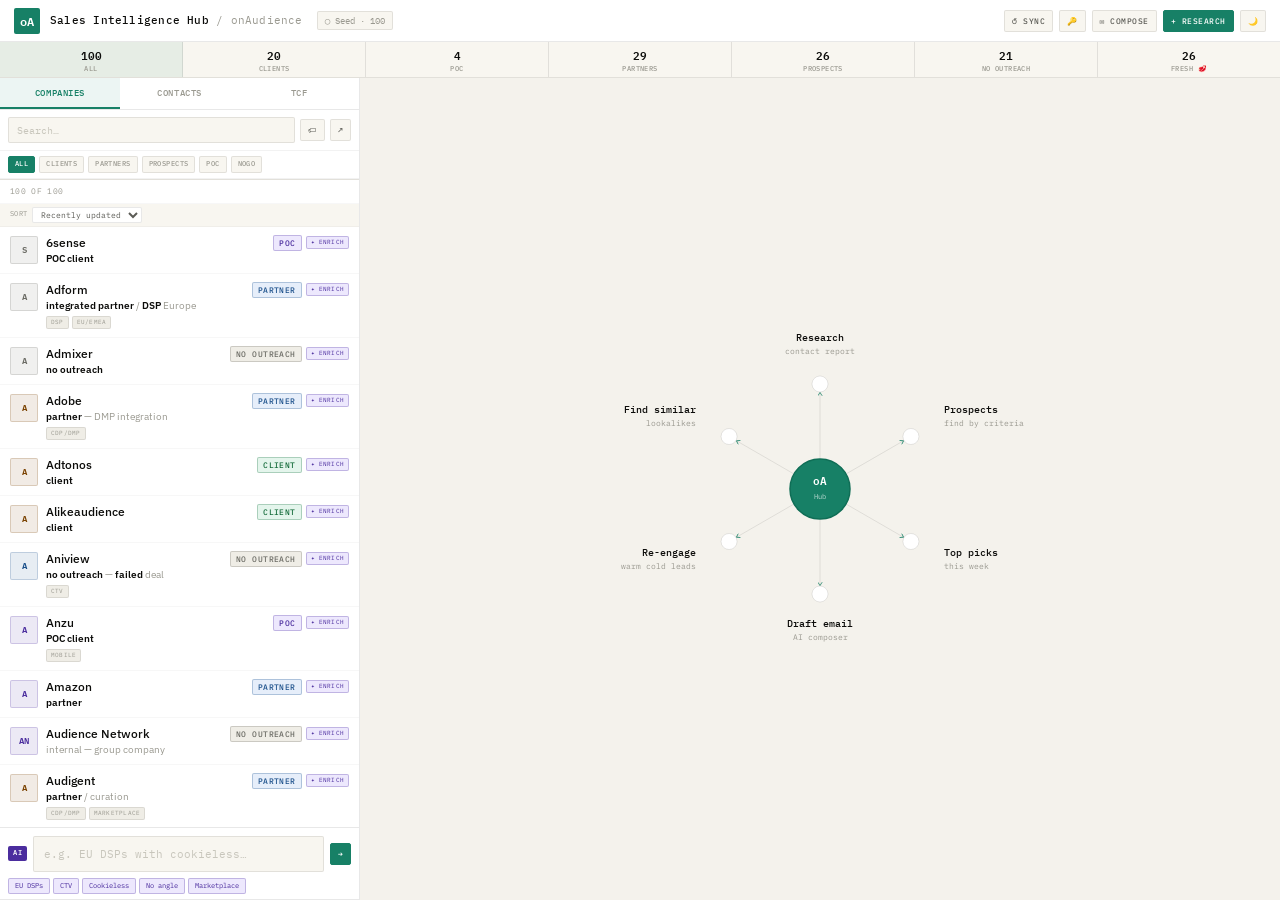
==== v2/index.html @ 78954cc6 "Add files via upload" ====
<!DOCTYPE html>
<html lang="en" data-theme="light">
<head>
<meta charset="UTF-8"/>
<meta name="viewport" content="width=device-width,initial-scale=1.0"/>
<title>onAudience — Sales Intelligence Hub</title>
<link href="https://fonts.googleapis.com/css2?family=IBM+Plex+Mono:wght@300;400;500;600&family=IBM+Plex+Sans:ital,wght@0,300;0,400;0,500;0,600;1,300;1,400;1,500&family=IBM+Plex+Serif:ital,wght@0,300;0,400;0,500;1,300;1,400&display=swap" rel="stylesheet"/>
<link rel="stylesheet" href="style.css?v=20260325c"/>
</head>
<body>
<div class="app">
<nav class="nav">
  <div class="nav-logo">oA</div>
  <span class="nav-title">Sales Intelligence Hub <span class="nav-sub">/ onAudience</span></span>
  <span class="nav-status" id="dbStatus">○ Loading…</span>
  <div class="nav-right">
    <button class="btn sm" onclick="window.oaDB&&window.oaDB.reload()">↺ Sync</button>
    <button class="btn sm" id="apiKeyBtn" onclick="window.promptApiKey&&window.promptApiKey()" title="Set Anthropic API key">🔑</button>
    <button class="btn sm" onclick="openComposer(null)">✉ Compose</button>
    <button class="btn sm p" onclick="promptResearch()">+ Research</button>
    <button class="btn sm" onclick="toggleTheme()" id="themeBtn">🌙</button>
  </div>
</nav>
<div class="stats-bar">
  <div class="sb-col active" id="sbAll" onclick="setFilter('all',this)"><div class="sb-num" id="stAll">—</div><div class="sb-lbl">All</div></div>
  <div class="sb-col" id="sbClient" onclick="setFilter('client',this)"><div class="sb-num" id="stClient">—</div><div class="sb-lbl">Clients</div></div>
  <div class="sb-col" id="sbPoc" onclick="setFilter('poc',this)"><div class="sb-num" id="stPoc">—</div><div class="sb-lbl">POC</div></div>
  <div class="sb-col" id="sbPartner" onclick="setFilter('partner',this)"><div class="sb-num" id="stPartner">—</div><div class="sb-lbl">Partners</div></div>
  <div class="sb-col" id="sbProspect" onclick="setFilter('prospect',this)"><div class="sb-num" id="stProspect">—</div><div class="sb-lbl">Prospects</div></div>
  <div class="sb-col" id="sbNogo" onclick="setFilter('nogo',this)"><div class="sb-num" id="stNogo">—</div><div class="sb-lbl">No Outreach</div></div>
  <div class="sb-col" id="sbFresh" onclick="setFilter('fresh',this)"><div class="sb-num" id="stFresh">—</div><div class="sb-lbl">Fresh 🥩</div></div>
</div>
<div class="main">
  <div class="left">
    <div class="left-tabs">
      <div class="left-tab active" id="tabComp" onclick="switchTab('companies')">Companies</div>
      <div class="left-tab" id="tabCont" onclick="switchTab('contacts')">Contacts</div>
      <div class="left-tab" id="tab-tcf" onclick="switchTab('tcf')">TCF</div>
    </div>
    <div class="left-search">
      <input type="text" id="searchInput" placeholder="Search…" oninput="onSearch()"/>
      <button class="btn sm" id="tagBtn" onclick="toggleTagPanel()" title="Tag filter">🏷</button>
      <button class="btn sm" onclick="promptResearch()" title="Research">↗</button>
    </div>
    <div class="left-filters" id="filtersRow">
      <span class="f-chip active" data-f="all" onclick="setFilter('all',this)">All</span>
      <span class="f-chip" data-f="client" onclick="setFilter('client',this)">Clients</span>
      <span class="f-chip" data-f="partner" onclick="setFilter('partner',this)">Partners</span>
      <span class="f-chip" data-f="prospect" onclick="setFilter('prospect',this)">Prospects</span>
      <span class="f-chip" data-f="poc" onclick="setFilter('poc',this)">POC</span>
      <span class="f-chip" data-f="nogo" onclick="setFilter('nogo',this)">Nogo</span>
    </div>
    <div class="tag-panel" id="tagPanel">
      <div class="tp-head">
        <span class="tp-title">Tag filter</span>
        <div class="tp-logic">
          <span class="tp-logic-btn active" id="tlOr" onclick="setTagLogic('or')">OR</span>
          <span class="tp-logic-btn" id="tlAnd" onclick="setTagLogic('and')">AND</span>
        </div>
        <span class="tp-clear" id="tpClear" onclick="clearTags()">Clear all</span>
      </div>
      <div class="tp-body" id="tpBody"></div>
    </div>
    <div class="list-meta" id="listMeta">
      <span id="metaTxt">Loading…</span>
      <div id="metaPills" style="display:flex;gap:3px;flex-wrap:wrap;margin-left:auto"></div>
    </div>
    <div class="sort-bar" id="sortBar">
      <label>Sort</label>
      <select class="sort-sel" id="sortSel" onchange="setSort(this.value)">
        <option value="recent" selected>Recently updated</option>
        <option value="name">Name A→Z</option>
        <option value="icp">ICP score ↓</option>
      </select>
    </div>
    <div id="tcf-sel-bar" style="display:none;align-items:center;gap:5px;padding:5px 8px;border-bottom:1px solid var(--rule2);background:var(--surf2);flex-shrink:0;min-height:32px"></div>
    <div class="list-scroll" id="listScroll"></div>
    <div class="ai-bar" id="aiBar">
      <div class="ai-bar-row">
        <span class="ai-badge">AI</span>
        <input class="ai-inp" id="aiInp" placeholder="e.g. EU DSPs with cookieless…" onkeydown="if(event.key==='Enter')runAI()"/>
        <button class="btn sm p" onclick="runAI()" id="aiBtn">→</button>
      </div>
      <div class="ai-stat" id="aiStat">
        <div class="ai-dot" id="aiDot"></div>
        <span id="aiTxt"></span>
        <span class="ai-clr" onclick="clearAI()">✕ clear</span>
      </div>
      <div class="ai-quick">
        <span class="ai-qchip" onclick="aiQuick('EU DSPs not yet contacted')">EU DSPs</span>
        <span class="ai-qchip" onclick="aiQuick('companies with CTV capabilities')">CTV</span>
        <span class="ai-qchip" onclick="aiQuick('cookieless identity partners')">Cookieless</span>
        <span class="ai-qchip" onclick="aiQuick('high ICP prospects missing outreach angle')">No angle</span>
        <span class="ai-qchip" onclick="aiQuick('marketplace or curation platforms')">Marketplace</span>
      </div>
    </div>
    <!-- Console -->
    <div class="console-panel" id="consolePanel">
      <div class="console-head" onclick="toggleConsole()">
        <span class="console-head-lbl">⚡ Console</span>
        <span class="console-cnt" id="consoleCnt">0</span>
        <span class="console-clear" onclick="event.stopPropagation();clearConsole()">clear</span>
      </div>
      <div class="console-scroll" id="consoleScroll"></div>
    </div>
  </div>
  <div class="center">
    <div class="center-scroll" id="centerScroll">
      <div class="empty-wrap" id="emptyState">
        <svg id="hub-spoke" viewBox="0 0 420 380" width="420" height="380" style="overflow:visible">
          <defs><marker id="sp-a" viewBox="0 0 10 10" refX="9" refY="5" markerWidth="5" markerHeight="5" orient="auto-start-reverse"><path d="M2 1L8 5L2 9" fill="none" stroke="var(--g)" stroke-width="1.5" stroke-linecap="round"/></marker></defs>
          <g id="sp-spokes"></g>
          <circle cx="210" cy="190" r="30" fill="var(--g)" stroke="var(--gd)" stroke-width="1.5"/>
          <text x="210" y="186" text-anchor="middle" font-family="IBM Plex Mono,monospace" font-size="11" font-weight="600" fill="#fff">oA</text>
          <text x="210" y="200" text-anchor="middle" font-family="IBM Plex Mono,monospace" font-size="7" fill="rgba(255,255,255,.7)">Hub</text>
        </svg>
        <script>
(function(){
  var actions=[
    {label:'Research',sub:'contact report',angle:-90,fn:'promptResearch()'},
    {label:'Prospects',sub:'find by criteria',angle:-30,fn:"openClaude('Find new DSP, SSP prospects for onAudience in EMEA — ranked by ICP fit')"},
    {label:'Top picks',sub:'this week',angle:30,fn:"openClaude('Top 5 highest-priority prospects to contact this week?')"},
    {label:'Draft email',sub:'AI composer',angle:90,fn:'openComposer(null)'},
    {label:'Re-engage',sub:'warm cold leads',angle:150,fn:"openClaude('Companies not contacted in 30+ days worth re-engaging?')"},
    {label:'Find similar',sub:'lookalikes',angle:210,fn:'promptSimilar()'},
  ];
  var cx=210,cy=190,r=105,nr=8;var g=document.getElementById('sp-spokes');
  actions.forEach(function(a){var rad=a.angle*Math.PI/180;var x=cx+r*Math.cos(rad),y=cy+r*Math.sin(rad);var lx=cx+(r+38)*Math.cos(rad),ly=cy+(r+38)*Math.sin(rad);var anchor=Math.cos(rad)>0.15?'start':Math.cos(rad)<-0.15?'end':'middle';var line=document.createElementNS('http://www.w3.org/2000/svg','line');line.setAttribute('x1',cx+31*Math.cos(rad));line.setAttribute('y1',cy+31*Math.sin(rad));line.setAttribute('x2',x-nr*Math.cos(rad));line.setAttribute('y2',y-nr*Math.sin(rad));line.setAttribute('stroke','var(--rule)');line.setAttribute('stroke-width','1');line.setAttribute('marker-end','url(#sp-a)');var node=document.createElementNS('http://www.w3.org/2000/svg','g');node.setAttribute('cursor','pointer');node.setAttribute('onclick',a.fn);var circ=document.createElementNS('http://www.w3.org/2000/svg','circle');circ.setAttribute('cx',x);circ.setAttribute('cy',y);circ.setAttribute('r',nr);circ.setAttribute('fill','var(--surf)');circ.setAttribute('stroke','var(--rule)');circ.setAttribute('stroke-width','1');circ.style.transition='all .15s';var t1=document.createElementNS('http://www.w3.org/2000/svg','text');t1.setAttribute('x',lx);t1.setAttribute('y',ly-5);t1.setAttribute('text-anchor',anchor);t1.setAttribute('font-family',"IBM Plex Mono,monospace");t1.setAttribute('font-size','10');t1.setAttribute('font-weight','500');t1.setAttribute('fill','var(--t1)');t1.textContent=a.label;var t2=document.createElementNS('http://www.w3.org/2000/svg','text');t2.setAttribute('x',lx);t2.setAttribute('y',ly+8);t2.setAttribute('text-anchor',anchor);t2.setAttribute('font-family',"IBM Plex Mono,monospace");t2.setAttribute('font-size','8');t2.setAttribute('fill','var(--t3)');t2.textContent=a.sub;node.addEventListener('mouseenter',function(){circ.setAttribute('fill','var(--gb)');circ.setAttribute('stroke','var(--g)');t1.setAttribute('fill','var(--g)');});node.addEventListener('mouseleave',function(){circ.setAttribute('fill','var(--surf)');circ.setAttribute('stroke','var(--rule)');t1.setAttribute('fill','var(--t1)');});node.appendChild(circ);node.appendChild(t1);node.appendChild(t2);g.appendChild(line);g.appendChild(node);});
})();
        </script>
      </div>
      <div id="coPanel" style="display:none"></div>
      <div id="tcf-center" style="display:none"></div>
    </div>
  </div>
</div>
</div>

<div id="ctxMenu" class="ctx-menu"></div>
<div id="ctDrawerOverlay" onclick="closeDrawer()"></div>
<div id="ctDrawer">
  <div class="dr-head"><div class="dr-av" id="drAv">?</div><div><div class="dr-name" id="drName">—</div><div class="dr-sub" id="drSub">—</div></div><div class="dr-close" onclick="closeDrawer()">✕</div></div>
  <div class="dr-body" id="drBody"></div>
  <div class="dr-actions"><button class="btn sm full" onclick="drEmail()">✉ Draft Email</button><button class="btn sm full" onclick="drLinkedIn()">LinkedIn ↗</button><button class="btn sm full" onclick="drGmail()">Gmail History</button><button class="btn sm full p" onclick="drResearch()">Full Research ↗</button></div>
</div>

<div id="overlay">
  <div class="modal-box">
    <h2 id="modalTitle">Research a Company</h2>
    <p id="modalDesc">Enter a company name to generate a full contact report with decision makers, outreach angle, and ICP fit.</p>
    <input type="text" id="modalInput" placeholder="Company name…"/>
    <div class="modal-foot"><button class="btn" onclick="closeModal()">Cancel</button><button class="btn p" onclick="submitModal()">Open in Claude ↗</button></div>
  </div>
</div>

<div id="mcOverlay"></div>
<div id="mcDrawer">
  <div class="mc-nav">
    <div class="mc-logo">oA</div>
    <span class="mc-title">Meeseeks <span class="mc-sub">/ Composer</span></span>
    <span class="mc-persona-badge" id="mcNavBadge">STEVE</span>
    <div style="margin-left:auto;display:flex;align-items:center;gap:6px">
      <button class="mc-close" onclick="closeComposer()">✕</button>
    </div>
  </div>
  <div class="mc-shell">
    <div class="mc-left">
      <div class="mc-scroll">
        <div class="mc-lbl">Pick Meeseeks</div>
        <div class="mc-pgrid" id="mcPersonaGrid"></div>
        <div class="mc-lbl">Company</div>
        <div class="mc-co" id="mcCoBlock"><div class="mc-co-top"><div class="mc-co-av" id="mcCoAv">?</div><div style="flex:1;min-width:0"><div class="mc-co-empty" id="mcCoEmpty">No company selected</div><div class="mc-co-name" id="mcCoName" style="display:none"></div><div class="mc-co-note" id="mcCoNote" style="display:none"></div></div></div><div class="mc-co-tags" id="mcCoTags" style="display:none"></div></div>
        <div class="mc-lbl">Contact</div>
        <div class="mc-ctlist" id="mcCtList"><div class="mc-ctempty">Open a company from the hub to load contacts</div></div>
        <div class="mc-lbl" style="margin-top:12px">Context — signals, news, what they do</div>
        <textarea class="mc-tf" id="mcCtx" rows="4" placeholder="e.g. EU DSP expanding into CTV, exploring cookieless, raised Series B…" oninput="mcHint(this,'mcCtxHint')"></textarea>
        <div class="mc-tf-hint" id="mcCtxHint">0 chars</div>
        <div class="mc-lbl">Outreach angle</div>
        <textarea class="mc-tf" id="mcAngle" rows="3" placeholder="e.g. EU audience data + cookieless complement for their DSP inventory…" oninput="mcHint(this,'mcAngleHint')"></textarea>
        <div class="mc-tf-hint" id="mcAngleHint">0 chars</div>
      </div>
      <div class="mc-footer"><button class="mc-gen" id="mcGenBtn" onclick="mcGenerate()"><span id="mcGenIcon">✉</span><span id="mcGenLabel">Generate Email</span></button></div>
    </div>
    <div class="mc-right">
      <div class="mc-rbar"><span class="mc-rlbl" id="mcOutLabel">Output</span><div class="mc-racts" id="mcOutActs" style="display:none"><button class="mc-obtn" onclick="mcCopy()">Copy</button><button class="mc-obtn" onclick="mcGenerate()">↺ Regen</button><button class="mc-obtn p" onclick="closeComposer()">Done ✓</button></div></div>
      <div class="mc-rscroll" id="mcRScroll"><div class="mc-empty" id="mcEmpty"><div class="mc-earrow">←</div><div class="mc-ehint">Pick persona · select contact · generate</div></div><div id="mcOutContent" style="display:none"></div></div>
    </div>
  </div>
</div>

<!-- GVL CONFIRM MODAL -->
<div id="gvl-confirm-overlay" style="display:none;position:fixed;inset:0;background:rgba(0,0,0,.55);z-index:2100;align-items:center;justify-content:center;backdrop-filter:blur(4px)">
  <div style="background:var(--surf);border:1px solid var(--rule);border-radius:4px;padding:20px;max-width:440px;width:90%;box-shadow:var(--sh)">
    <div id="gvl-confirm-body"></div>
    <div style="display:flex;gap:8px;margin-top:16px;justify-content:flex-end">
      <button class="btn" onclick="closeGVLConfirm()">Cancel</button>
      <button class="btn p" id="gvl-confirm-btn" onclick="executeGVLConfirm()">&#10003; Confirm Match</button>
    </div>
  </div>
</div>

<script type="module" src="app.js?v=20260325c"></script>
</body>
</html>
---- v2/style.css ----
*,*::before,*::after{box-sizing:border-box;margin:0;padding:0}
[data-theme="light"]{--bg:#F4F2EC;--surf:#FFFFFF;--surf2:#F8F6F0;--surf3:#EFEDE6;--surf4:#E8E6DE;--rule:rgba(0,0,0,0.09);--rule2:rgba(0,0,0,0.05);--rule3:rgba(0,0,0,0.03);--t1:#0C0C0A;--t2:#5C5C56;--t3:#9A9990;--t4:#C8C6BC;--g:#178066;--gd:#0F6E56;--gb:rgba(23,128,102,0.08);--gr:rgba(23,128,102,0.28);--cc:#146B3A;--cb:#E4F5EC;--cr:rgba(20,107,58,0.28);--pc:#1A4F8A;--pb:#E6EEFA;--pr:rgba(26,79,138,0.28);--prc:#7A4200;--prb:#FEF2E0;--prr:rgba(122,66,0,0.28);--nc:#6B6B64;--nb:#EFEDE6;--nr:rgba(107,107,100,0.28);--poc:#4B2D9E;--pob:#EDE8FD;--por:rgba(75,45,158,0.28);--sh:0 1px 2px rgba(0,0,0,0.06),0 4px 12px rgba(0,0,0,0.04);}
[data-theme="dark"]{--bg:#0C0C0A;--surf:#141412;--surf2:#1C1C1A;--surf3:#242421;--surf4:#2E2E2B;--rule:rgba(255,255,255,0.08);--rule2:rgba(255,255,255,0.05);--rule3:rgba(255,255,255,0.03);--t1:#F0EFE8;--t2:#8A8A82;--t3:#555550;--t4:#38382E;--g:#1FA882;--gd:#178066;--gb:rgba(31,168,130,0.1);--gr:rgba(31,168,130,0.3);--cc:#4ADE80;--cb:rgba(74,222,128,0.1);--cr:rgba(74,222,128,0.25);--pc:#60A5FA;--pb:rgba(96,165,250,0.1);--pr:rgba(96,165,250,0.25);--prc:#FBBF24;--prb:rgba(251,191,36,0.1);--prr:rgba(251,191,36,0.25);--nc:#55554E;--nb:rgba(85,85,78,0.15);--nr:rgba(85,85,78,0.25);--poc:#C084FC;--pob:rgba(192,132,252,0.1);--por:rgba(192,132,252,0.25);--sh:0 1px 3px rgba(0,0,0,0.5),0 6px 20px rgba(0,0,0,0.35);}
[data-theme="dark"] body::before{content:'';position:fixed;inset:0;pointer-events:none;z-index:0;background-image:linear-gradient(rgba(255,255,255,.016) 1px,transparent 1px),linear-gradient(90deg,rgba(255,255,255,.016) 1px,transparent 1px);background-size:40px 40px;}
html,body{height:100%;background:var(--bg);color:var(--t1);font-family:'IBM Plex Sans',sans-serif;font-size:13px;line-height:1.5;transition:background .25s,color .25s}
::-webkit-scrollbar{width:3px;height:3px}::-webkit-scrollbar-thumb{background:var(--surf4);border-radius:2px}
.tag{font-family:'IBM Plex Mono',monospace;font-size:8px;font-weight:500;text-transform:uppercase;letter-spacing:.06em;padding:1px 5px;border-radius:2px;border:1px solid;white-space:nowrap;flex-shrink:0}
.tc{color:var(--cc);background:var(--cb);border-color:var(--cr)}.tp{color:var(--pc);background:var(--pb);border-color:var(--pr)}.tpr{color:var(--prc);background:var(--prb);border-color:var(--prr)}.tn{color:var(--nc);background:var(--nb);border-color:var(--nr)}.tpo{color:var(--poc);background:var(--pob);border-color:var(--por)}
.btn{height:26px;padding:0 10px;border:1px solid var(--rule);border-radius:2px;font-family:'IBM Plex Mono',monospace;font-size:9px;font-weight:500;text-transform:uppercase;letter-spacing:.06em;cursor:pointer;background:var(--surf2);color:var(--t2);transition:all .15s}
.btn:hover{background:var(--surf3);color:var(--t1)}.btn.p{background:var(--g);color:#fff;border-color:var(--g)}.btn.p:hover{background:var(--gd)}.btn.sm{height:22px;padding:0 7px;font-size:8px}.btn.full{width:100%}.btn.on{background:var(--g);color:#fff;border-color:var(--g)}
.app{display:flex;flex-direction:column;height:100vh;overflow:hidden;position:relative;z-index:1}
.nav{height:42px;flex-shrink:0;display:flex;align-items:center;gap:10px;padding:0 14px;background:var(--surf);border-bottom:1px solid var(--rule)}
.nav-logo{font-family:'IBM Plex Mono',monospace;font-weight:600;font-size:12px;background:var(--g);color:#fff;width:26px;height:26px;border-radius:2px;display:flex;align-items:center;justify-content:center;flex-shrink:0}
.nav-title{font-family:'IBM Plex Mono',monospace;font-size:11px;font-weight:500;color:var(--t1);letter-spacing:.02em}.nav-sub{color:var(--t3);font-weight:400}
.nav-status{margin-left:4px;font-family:'IBM Plex Mono',monospace;font-size:9px;padding:2px 7px;border-radius:2px;border:1px solid var(--rule);background:var(--surf2);color:var(--t3)}.nav-status.live{color:var(--cc);border-color:var(--cr);background:var(--cb)}.nav-right{margin-left:auto;display:flex;align-items:center;gap:6px}
.stats-bar{height:36px;flex-shrink:0;display:flex;align-items:stretch;border-bottom:1px solid var(--rule);background:var(--surf2);overflow:hidden}
.sb-col{flex:1;display:flex;flex-direction:column;align-items:center;justify-content:center;padding:0 6px;border-right:1px solid var(--rule);cursor:pointer;transition:background .1s;min-width:0;gap:1px}.sb-col:last-child{border-right:none}.sb-col:hover{background:var(--surf3)}.sb-col.active{background:var(--gb)}
.sb-num{font-family:'IBM Plex Mono',monospace;font-size:11px;font-weight:600;color:var(--t1)}.sb-lbl{font-family:'IBM Plex Mono',monospace;font-size:7px;font-weight:500;text-transform:uppercase;letter-spacing:.06em;color:var(--t3);line-height:1}
.main{flex:1;display:flex;overflow:hidden}
.left{width:360px;flex-shrink:0;display:flex;flex-direction:column;border-right:1px solid var(--rule);background:var(--surf);overflow:hidden}
.left-tabs{display:flex;border-bottom:1px solid var(--rule);height:32px;flex-shrink:0}
.left-tab{flex:1;display:flex;align-items:center;justify-content:center;font-family:'IBM Plex Mono',monospace;font-size:9px;font-weight:500;text-transform:uppercase;letter-spacing:.06em;color:var(--t3);cursor:pointer;transition:all .15s;border-bottom:2px solid transparent}
.left-tab.active{color:var(--g);border-bottom-color:var(--g);background:var(--gb)}
.left-search{padding:7px 8px;border-bottom:1px solid var(--rule2);flex-shrink:0;display:flex;gap:5px;align-items:center}
.left-search input{flex:1;height:26px;padding:0 8px;border:1px solid var(--rule);border-radius:2px;font-family:'IBM Plex Mono',monospace;font-size:10px;background:var(--surf2);color:var(--t1);outline:none;transition:border-color .15s}
.left-search input:focus{border-color:var(--g)}.left-search input::placeholder{color:var(--t4)}
.left-filters{padding:5px 8px;border-bottom:1px solid var(--rule2);display:flex;gap:4px;flex-wrap:wrap;flex-shrink:0}
.f-chip{font-family:'IBM Plex Mono',monospace;font-size:7px;font-weight:500;text-transform:uppercase;letter-spacing:.06em;padding:2px 6px;border-radius:2px;border:1px solid var(--rule);cursor:pointer;background:var(--surf2);color:var(--t3);transition:all .15s}.f-chip:hover{background:var(--surf3);color:var(--t2)}.f-chip.active{background:var(--g);color:#fff;border-color:var(--g)}
.tag-panel{flex-shrink:0;overflow:hidden;border-bottom:1px solid var(--rule);background:var(--surf2);max-height:0;transition:max-height .22s ease}.tag-panel.open{max-height:185px}
.tp-head{display:flex;align-items:center;gap:6px;padding:6px 8px 5px;border-bottom:1px solid var(--rule2)}
.tp-title{font-family:'IBM Plex Mono',monospace;font-size:8px;font-weight:500;text-transform:uppercase;letter-spacing:.06em;color:var(--t3)}.tp-logic{display:flex;gap:2px}
.tp-logic-btn{font-family:'IBM Plex Mono',monospace;font-size:7px;padding:1px 5px;border-radius:2px;border:1px solid var(--rule);background:var(--surf3);color:var(--t3);cursor:pointer;transition:all .12s;text-transform:uppercase;letter-spacing:.04em}.tp-logic-btn.active{background:var(--g);color:#fff;border-color:var(--g)}
.tp-clear{margin-left:auto;font-family:'IBM Plex Mono',monospace;font-size:8px;color:var(--g);cursor:pointer;padding:1px 5px;border-radius:2px;transition:background .1s;display:none}.tp-clear:hover{background:var(--gb)}.tp-clear.vis{display:block}
.tp-body{padding:6px 8px 8px;display:flex;flex-wrap:wrap;gap:4px;max-height:118px;overflow-y:auto}
.t-pill{font-family:'IBM Plex Mono',monospace;font-size:8px;font-weight:500;padding:2px 7px;border-radius:2px;border:1px solid var(--rule);cursor:pointer;background:var(--surf);color:var(--t2);transition:all .12s;display:flex;align-items:center;gap:4px;white-space:nowrap;user-select:none}.t-pill:hover{border-color:var(--g);color:var(--g)}.t-pill.active{background:var(--g);color:#fff;border-color:var(--g)}
.t-cnt{font-size:7px;padding:0 3px;border-radius:2px;background:var(--surf3);color:var(--t3);min-width:14px;text-align:center}.t-pill.active .t-cnt{background:rgba(255,255,255,.22);color:#fff}
.list-meta{padding:4px 10px;font-family:'IBM Plex Mono',monospace;font-size:8px;color:var(--t3);border-bottom:1px solid var(--rule3);flex-shrink:0;display:flex;align-items:center;gap:5px;flex-wrap:wrap;text-transform:uppercase;letter-spacing:.04em;min-height:24px}
.m-pill{font-family:'IBM Plex Mono',monospace;font-size:7px;padding:1px 5px;border-radius:2px;cursor:pointer;display:flex;align-items:center;gap:3px;white-space:nowrap}.m-pill::after{content:'×';font-size:8px}
.m-pill.tag{background:var(--gb);color:var(--g);border:1px solid var(--gr)}.m-pill.ai{background:var(--pob);color:var(--poc);border:1px solid var(--por)}
.list-scroll{flex:1;overflow-y:auto;min-height:0}
.c-row{display:flex;align-items:flex-start;gap:8px;padding:8px 10px;border-bottom:1px solid var(--rule3);cursor:pointer;transition:background .1s;user-select:none}.c-row:hover{background:var(--surf2)}.c-row.selected{background:var(--gb);border-right:2px solid var(--g)}
.c-av{width:28px;height:28px;border-radius:2px;display:flex;align-items:center;justify-content:center;font-family:'IBM Plex Mono',monospace;font-size:9px;font-weight:600;flex-shrink:0;margin-top:1px}
.c-info{flex:1;min-width:0}.c-name{font-size:12px;font-weight:500;color:var(--t1);white-space:nowrap;overflow:hidden;text-overflow:ellipsis;line-height:1.3}.c-note{font-size:10px;color:var(--t3);white-space:nowrap;overflow:hidden;text-overflow:ellipsis;line-height:1.3;margin-top:1px}
.c-tags-row{display:flex;gap:3px;margin-top:4px;flex-wrap:wrap}.c-tag-micro{font-family:'IBM Plex Mono',monospace;font-size:6px;padding:1px 4px;border-radius:2px;background:var(--surf3);border:1px solid var(--rule);color:var(--t3);text-transform:uppercase;letter-spacing:.04em;transition:all .1s}.c-tag-micro.hit{background:var(--gb);border-color:var(--gr);color:var(--g)}
.ct-row{display:flex;align-items:center;gap:8px;padding:8px 10px;border-bottom:1px solid var(--rule3);cursor:pointer;transition:background .1s}.ct-row:hover{background:var(--surf2)}
.ct-av{width:28px;height:28px;border-radius:50%;display:flex;align-items:center;justify-content:center;font-family:'IBM Plex Mono',monospace;font-size:9px;font-weight:600;background:var(--surf3);color:var(--t2);flex-shrink:0}
.ct-info{flex:1;min-width:0}.ct-name{font-size:12px;font-weight:500;color:var(--t1);white-space:nowrap;overflow:hidden;text-overflow:ellipsis}.ct-sub{font-size:10px;color:var(--t3);white-space:nowrap;overflow:hidden;text-overflow:ellipsis;margin-top:1px}
.ai-bar{flex-shrink:0;border-top:1px solid var(--rule);background:var(--surf);display:flex;flex-direction:column}
.ai-bar-row{display:flex;align-items:center;gap:6px;padding:8px 8px 6px}
.ai-badge{font-family:'IBM Plex Mono',monospace;font-size:7px;font-weight:600;text-transform:uppercase;letter-spacing:.08em;padding:2px 5px;border-radius:2px;background:var(--poc);color:#fff;flex-shrink:0}
[data-theme="dark"] .ai-badge{background:var(--poc);color:var(--bg)}
.ai-inp{flex:1;height:36px;padding:0 10px;border:1px solid var(--rule);border-radius:2px;font-family:'IBM Plex Mono',monospace;font-size:11px;background:var(--surf2);color:var(--t1);outline:none;transition:border-color .15s}.ai-inp:focus{border-color:var(--poc)}.ai-inp::placeholder{color:var(--t4)}
.ai-stat{padding:0 8px 6px;font-family:'IBM Plex Mono',monospace;font-size:8px;color:var(--t3);display:none;align-items:center;gap:5px}.ai-stat.vis{display:flex}
.ai-dot{width:6px;height:6px;border-radius:50%;background:var(--poc);flex-shrink:0;animation:pulse 1.4s infinite}.ai-dot.done{background:var(--g);animation:none}.ai-dot.err{background:var(--prc);animation:none}
.ai-clr{margin-left:auto;font-family:'IBM Plex Mono',monospace;font-size:8px;color:var(--t3);cursor:pointer;padding:1px 5px;border-radius:2px;transition:all .1s}.ai-clr:hover{color:var(--t1);background:var(--surf3)}
@keyframes pulse{0%,100%{opacity:.9}50%{opacity:.35}}
.center{flex:1;overflow:hidden;display:flex;flex-direction:column;background:var(--bg);min-width:0}
.center-scroll{flex:1;overflow-y:auto;padding:20px}
.empty-wrap{display:flex;flex-direction:column;align-items:center;justify-content:center;height:100%;gap:20px}
.empty-title{font-family:'IBM Plex Mono',monospace;font-size:11px;font-weight:500;color:var(--t3);text-transform:uppercase;letter-spacing:.06em}
.qa-grid{display:grid;grid-template-columns:1fr 1fr;gap:8px;max-width:520px;width:100%}
.qa-card{background:var(--surf);border:1px solid var(--rule);border-radius:2px;padding:12px 14px;cursor:pointer;transition:all .15s}.qa-card:hover{border-color:var(--g);background:var(--gb)}
.qa-icon{font-size:16px;margin-bottom:5px}.qa-label{font-family:'IBM Plex Mono',monospace;font-size:9px;font-weight:500;text-transform:uppercase;letter-spacing:.05em;color:var(--t1);margin-bottom:2px}.qa-desc{font-size:10px;color:var(--t3)}
.ib{max-width:680px;display:flex;flex-direction:column;gap:0}
.ib-head{background:var(--surf);border:1px solid var(--rule);border-radius:2px;padding:16px;display:flex;align-items:flex-start;gap:14px;margin-bottom:1px}
.ib-av{width:52px;height:52px;border-radius:2px;display:flex;align-items:center;justify-content:center;font-family:'IBM Plex Mono',monospace;font-size:15px;font-weight:600;flex-shrink:0;background:linear-gradient(135deg,var(--g),var(--gd));color:#fff}.ib-av.nogo{background:linear-gradient(135deg,var(--nc),#44443E)}
.ib-meta{flex:1;min-width:0}.ib-name{font-size:18px;font-weight:500;color:var(--t1);line-height:1.2;white-space:nowrap;overflow:hidden;text-overflow:ellipsis}
.ib-row2{display:flex;align-items:center;gap:6px;margin-top:4px;flex-wrap:wrap}.ib-note{font-size:11px;color:var(--t3);margin-top:3px;line-height:1.4;overflow:hidden;display:-webkit-box;-webkit-line-clamp:2;-webkit-box-orient:vertical}
.ib-icp{font-size:11px;color:var(--g);letter-spacing:.05em}.ib-close{flex-shrink:0;font-size:18px;color:var(--t3);cursor:pointer;padding:2px;transition:color .15s;margin-left:auto;align-self:flex-start}.ib-close:hover{color:var(--t1)}
.ib-cta{background:var(--surf);border:1px solid var(--rule);border-top:none;padding:8px 12px;display:flex;gap:5px;flex-wrap:wrap;margin-bottom:8px}
.ib-cta-btn{height:26px;padding:0 11px;border:1px solid var(--rule);border-radius:2px;font-family:'IBM Plex Mono',monospace;font-size:8px;font-weight:500;text-transform:uppercase;letter-spacing:.05em;cursor:pointer;background:var(--surf2);color:var(--t2);transition:all .15s;white-space:nowrap}.ib-cta-btn:hover{background:var(--surf3);color:var(--t1)}.ib-cta-btn.primary{background:var(--g);color:#fff;border-color:var(--g)}.ib-cta-btn.primary:hover{background:var(--gd)}
.ib-sec{background:var(--surf);border:1px solid var(--rule);border-radius:2px;overflow:hidden;margin-bottom:5px}
.ib-sh{display:flex;align-items:center;gap:7px;padding:7px 14px;background:var(--surf2);border-bottom:1px solid var(--rule2)}
.ib-sh-lbl{font-family:'IBM Plex Mono',monospace;font-size:8px;font-weight:600;text-transform:uppercase;letter-spacing:.07em;color:var(--t3)}
.ib-sh-cnt{font-family:'IBM Plex Mono',monospace;font-size:8px;padding:1px 5px;border-radius:2px;background:var(--surf3);border:1px solid var(--rule);color:var(--t3);margin-left:2px}
.ib-sh-act{margin-left:auto;font-family:'IBM Plex Mono',monospace;font-size:8px;color:var(--g);cursor:pointer;padding:1px 6px;border-radius:2px;border:1px solid var(--gr);background:var(--gb);transition:all .1s}.ib-sh-act:hover{background:var(--gr)}
.ib-body{padding:12px 14px}.ib-top{display:grid;grid-template-columns:1fr 1fr;gap:5px;margin-bottom:5px}
.ib-facts{width:100%;border-collapse:collapse;font-size:11px}.ib-facts td{padding:4px 0;border-bottom:1px solid var(--rule3);vertical-align:top}.ib-facts td:first-child{font-family:'IBM Plex Mono',monospace;font-size:9px;font-weight:500;text-transform:uppercase;letter-spacing:.04em;color:var(--t3);width:80px;padding-right:10px;white-space:nowrap}.ib-facts tr:last-child td{border-bottom:none}
.ib-desc{font-size:11px;color:var(--t2);line-height:1.65;margin-top:8px;padding-top:8px;border-top:1px solid var(--rule2)}
.ib-angle{background:var(--gb);border:1px solid var(--gr);border-radius:2px;height:100%;padding:12px 14px;display:flex;flex-direction:column;gap:0}.ib-angle.empty{background:var(--surf2);border-color:var(--rule)}
.ib-angle-lbl{font-family:'IBM Plex Mono',monospace;font-size:7px;font-weight:600;text-transform:uppercase;letter-spacing:.07em;color:var(--g);margin-bottom:7px}.ib-angle.empty .ib-angle-lbl{color:var(--t3)}.ib-angle-text{font-size:11px;color:var(--t1);line-height:1.65;flex:1}
.ib-signals{display:flex;align-items:center;gap:5px;flex-wrap:wrap;padding:8px 14px;background:var(--surf2);border-bottom:1px solid var(--rule2)}
.ib-sig-lbl{font-family:'IBM Plex Mono',monospace;font-size:7px;font-weight:600;text-transform:uppercase;letter-spacing:.07em;color:var(--t3);white-space:nowrap}.ib-sig-div{width:1px;height:12px;background:var(--rule);margin:0 2px}
.ib-sig-tag{font-family:'IBM Plex Mono',monospace;font-size:7px;padding:2px 6px;border-radius:2px;border:1px solid var(--gr);background:var(--gb);color:var(--g);font-weight:500;white-space:nowrap}
.ib-tech-pill{font-family:'IBM Plex Mono',monospace;font-size:7px;padding:2px 6px;border-radius:2px;border:1px solid var(--rule);background:var(--surf3);color:var(--t2);font-weight:500;white-space:nowrap}
.ib-cts-grid{display:grid;grid-template-columns:1fr 1fr;gap:6px}
.ib-ct{background:var(--surf2);border:1px solid var(--rule);border-radius:2px;padding:10px 12px;cursor:pointer;transition:border-color .15s}.ib-ct:hover{border-color:var(--g)}
.ib-ct-top{display:flex;align-items:center;gap:8px;margin-bottom:6px}
.ib-ct-av{width:30px;height:30px;border-radius:50%;display:flex;align-items:center;justify-content:center;font-family:'IBM Plex Mono',monospace;font-size:9px;font-weight:600;flex-shrink:0}
.ib-ct-name{font-size:12px;font-weight:500;color:var(--t1);line-height:1.2}.ib-ct-title{font-size:10px;color:var(--t3);margin-top:1px;line-height:1.3}.ib-ct-email{font-family:'IBM Plex Mono',monospace;font-size:9px;color:var(--pc);margin-top:4px}
.ib-ct-actions{display:flex;gap:4px;margin-top:7px}.ib-ct-btn{font-family:'IBM Plex Mono',monospace;font-size:7px;height:18px;padding:0 6px;border-radius:2px;border:1px solid var(--rule);background:var(--surf);color:var(--t3);cursor:pointer;transition:all .12s;text-transform:uppercase;letter-spacing:.04em}.ib-ct-btn:hover{color:var(--g);border-color:var(--gr)}.ib-ct-btn.active{background:var(--g);color:#fff;border-color:var(--g)}
.ib-news-item{display:flex;align-items:flex-start;gap:8px;padding:7px 0;border-bottom:1px solid var(--rule3)}.ib-news-item:last-child{border-bottom:none}
.ib-news-dot{width:6px;height:6px;border-radius:50%;background:var(--g);flex-shrink:0;margin-top:4px}.ib-news-body{flex:1;min-width:0}
.ib-news-title{font-size:11px;color:var(--t1);line-height:1.4;cursor:pointer;text-decoration:none;transition:color .12s}.ib-news-title:hover{color:var(--g)}
.ib-news-meta{font-family:'IBM Plex Mono',monospace;font-size:8px;color:var(--t3);margin-top:2px;display:flex;gap:8px}.ib-news-src{color:var(--t3)}.ib-news-date{color:var(--t4)}
.ib-rel-item{display:flex;align-items:center;gap:6px;padding:5px 0;border-bottom:1px solid var(--rule3)}.ib-rel-item:last-child{border-bottom:none}
.ib-rel-arrow{font-family:'IBM Plex Mono',monospace;font-size:11px;color:var(--g);flex-shrink:0;width:16px;text-align:center}
.ib-rel-name{font-size:11px;font-weight:500;color:var(--g);cursor:pointer;flex:1;white-space:nowrap;overflow:hidden;text-overflow:ellipsis}.ib-rel-name.no-link{color:var(--t1);cursor:default}
.ib-rel-type{font-family:'IBM Plex Mono',monospace;font-size:7px;color:var(--t3);text-transform:uppercase;letter-spacing:.04em;white-space:nowrap}
.ib-rel-notes{font-size:10px;color:var(--t3);padding:2px 0 4px 22px;border-bottom:1px solid var(--rule3)}
.ib-prod-row{display:flex;align-items:baseline;gap:8px;padding:5px 0;border-bottom:1px solid var(--rule3)}.ib-prod-row:last-child{border-bottom:none}
.ib-prod-name{font-size:11px;font-weight:500;color:var(--t1);min-width:100px;flex-shrink:0}.ib-prod-desc{font-size:10px;color:var(--t2);flex:1;line-height:1.4}
.ib-links{display:flex;flex-wrap:wrap;gap:5px;padding:10px 14px}
.ib-link{font-family:'IBM Plex Mono',monospace;font-size:8px;padding:4px 10px;border-radius:2px;border:1px solid var(--rule);background:var(--surf2);color:var(--t2);text-decoration:none;transition:all .12s;cursor:pointer}.ib-link:hover{border-color:var(--g);color:var(--g);background:var(--gb)}
.bg-running{font-family:'IBM Plex Mono',monospace;font-size:7px;font-weight:600;text-transform:uppercase;letter-spacing:.06em;padding:1px 6px;border-radius:2px;background:var(--pob);color:var(--poc);border:1px solid var(--por);display:inline-flex;align-items:center;gap:4px;animation:pulse 1.2s infinite}
.bg-done{font-family:'IBM Plex Mono',monospace;font-size:7px;padding:1px 6px;border-radius:2px;background:var(--cb);color:var(--cc);border:1px solid var(--cr)}
.bg-err{font-family:'IBM Plex Mono',monospace;font-size:7px;padding:1px 6px;border-radius:2px;background:var(--prb);color:var(--prc);border:1px solid var(--prr)}
.live-dot{width:5px;height:5px;border-radius:50%;background:#E53935;display:inline-block;animation:pulse 1.2s infinite;flex-shrink:0}
.live-label{font-family:'IBM Plex Mono',monospace;font-size:7px;font-weight:700;text-transform:uppercase;letter-spacing:.07em;color:#E53935;display:flex;align-items:center;gap:4px}
.ib-loading{font-family:'IBM Plex Mono',monospace;font-size:9px;color:var(--t3);text-transform:uppercase;padding:12px 0;text-align:center;animation:pulse 1.4s infinite}
.ctx-menu{position:fixed;background:var(--surf);border:1px solid var(--rule);border-radius:2px;padding:5px;z-index:9998;min-width:210px;box-shadow:var(--sh);display:none}
.ctx-label{font-family:'IBM Plex Mono',monospace;font-size:8px;font-weight:500;text-transform:uppercase;letter-spacing:.06em;padding:4px 8px 3px;color:var(--t3)}
.ctx-sep{height:1px;background:var(--rule);margin:4px 0}
.ctx-item{display:flex;align-items:center;gap:8px;padding:6px 8px;font-size:11px;color:var(--t2);border-radius:2px;cursor:pointer;transition:background .1s}.ctx-item:hover{background:var(--surf2);color:var(--t1)}
.ctx-ico{font-size:12px;width:16px;text-align:center;flex-shrink:0}
#ctDrawer{position:fixed;top:0;right:-390px;width:380px;height:100vh;background:var(--surf);border-left:1px solid var(--rule);z-index:9000;transition:right .25s;display:flex;flex-direction:column;box-shadow:var(--sh)}#ctDrawer.open{right:0}
#ctDrawerOverlay{position:fixed;inset:0;background:rgba(0,0,0,.3);z-index:8999;display:none;backdrop-filter:blur(2px)}#ctDrawerOverlay.vis{display:block}
.dr-head{display:flex;align-items:center;gap:10px;padding:14px;border-bottom:1px solid var(--rule);flex-shrink:0}
.dr-av{width:40px;height:40px;border-radius:50%;background:var(--surf3);display:flex;align-items:center;justify-content:center;font-family:'IBM Plex Mono',monospace;font-size:13px;font-weight:600;color:var(--t2)}
.dr-name{font-size:14px;font-weight:500;color:var(--t1)}.dr-sub{font-size:11px;color:var(--t3);margin-top:1px}.dr-close{margin-left:auto;font-size:18px;cursor:pointer;color:var(--t3);padding:4px}.dr-close:hover{color:var(--t1)}
.dr-body{flex:1;overflow-y:auto;padding:14px}
.dr-field{margin-bottom:12px}.dr-field label{font-family:'IBM Plex Mono',monospace;font-size:8px;font-weight:500;text-transform:uppercase;letter-spacing:.06em;color:var(--t3);display:block;margin-bottom:3px}.dr-field p{font-size:11px;color:var(--t1)}
.dr-actions{display:grid;grid-template-columns:1fr 1fr;gap:6px;padding:14px;border-top:1px solid var(--rule);flex-shrink:0}
#overlay{display:none;position:fixed;inset:0;background:rgba(0,0,0,.45);z-index:10000;align-items:center;justify-content:center;backdrop-filter:blur(4px)}#overlay.vis{display:flex}
.modal-box{background:var(--surf);border:1px solid var(--rule);border-radius:4px;padding:20px;max-width:480px;width:90%;box-shadow:var(--sh)}
.modal-box h2{font-family:'IBM Plex Mono',monospace;font-size:11px;font-weight:500;text-transform:uppercase;letter-spacing:.06em;color:var(--t1);margin-bottom:8px}
.modal-box p{font-size:11px;color:var(--t3);margin-bottom:12px;line-height:1.6}
.modal-box input[type=text]{width:100%;padding:8px 10px;border:1px solid var(--rule);border-radius:2px;font-family:'IBM Plex Mono',monospace;font-size:10px;background:var(--surf2);color:var(--t1);outline:none;transition:border-color .15s}.modal-box input[type=text]:focus{border-color:var(--g)}.modal-foot{display:flex;gap:6px;justify-content:flex-end;margin-top:12px}
#mcDrawer{position:fixed;top:0;right:-860px;width:840px;height:100vh;background:var(--surf);border-left:1px solid var(--rule);z-index:9500;transition:right .3s cubic-bezier(.22,1,.36,1);display:flex;flex-direction:column;box-shadow:var(--sh)}#mcDrawer.open{right:0}
#mcOverlay{position:fixed;inset:0;background:rgba(0,0,0,.4);z-index:9499;display:none;backdrop-filter:blur(3px)}#mcOverlay.vis{display:block}
.mc-nav{height:42px;flex-shrink:0;display:flex;align-items:center;gap:10px;padding:0 14px;background:var(--surf);border-bottom:1px solid var(--rule)}
.mc-logo{font-family:'IBM Plex Mono',monospace;font-weight:600;font-size:12px;background:var(--g);color:#fff;width:26px;height:26px;border-radius:2px;display:flex;align-items:center;justify-content:center;flex-shrink:0}
.mc-title{font-family:'IBM Plex Mono',monospace;font-size:11px;font-weight:500;color:var(--t1);letter-spacing:.02em}.mc-sub{color:var(--t3);font-weight:400}
.mc-persona-badge{font-family:'IBM Plex Mono',monospace;font-size:8px;font-weight:600;text-transform:uppercase;letter-spacing:.08em;padding:2px 8px;border-radius:2px;color:#fff;margin-left:4px;transition:background .2s}
.mc-close{margin-left:auto;font-size:18px;cursor:pointer;color:var(--t3);padding:4px;transition:color .15s;background:none;border:none}.mc-close:hover{color:var(--t1)}
.mc-shell{flex:1;display:flex;overflow:hidden}
.mc-left{width:290px;flex-shrink:0;display:flex;flex-direction:column;border-right:1px solid var(--rule);background:var(--surf);overflow:hidden}
.mc-scroll{flex:1;overflow-y:auto;padding:12px 13px 4px}
.mc-lbl{font-family:'IBM Plex Mono',monospace;font-size:7px;font-weight:600;text-transform:uppercase;letter-spacing:.1em;color:var(--t3);margin-bottom:6px;margin-top:13px}.mc-lbl:first-child{margin-top:0}
.mc-pgrid{display:grid;grid-template-columns:repeat(5,1fr);gap:4px;width:100%}
.mc-ptile{display:flex;flex-direction:column;align-items:center;gap:2px;padding:7px 2px 6px;border-radius:2px;border:1px solid var(--rule);cursor:pointer;transition:all .15s;background:var(--surf2);user-select:none;min-width:0}.mc-ptile:hover{border-color:var(--g);background:var(--gb)}.mc-ptile.active{border-color:transparent}.mc-ptile.active .mc-pname,.mc-ptile.active .mc-pvibe{color:#fff}
.mc-pemoji{font-size:16px;line-height:1}.mc-pname{font-family:'IBM Plex Mono',monospace;font-size:6.5px;font-weight:600;text-transform:uppercase;letter-spacing:.05em;color:var(--t1);line-height:1;margin-top:2px;white-space:nowrap}.mc-pvibe{font-family:'IBM Plex Mono',monospace;font-size:5.5px;color:var(--t3);line-height:1;letter-spacing:.02em;white-space:nowrap}
.mc-co{background:var(--surf2);border:1px solid var(--rule);border-radius:2px;padding:10px;width:100%}.mc-co.filled{border-color:var(--gr);background:var(--gb)}
.mc-co-top{display:flex;align-items:center;gap:8px}
.mc-co-av{width:30px;height:30px;border-radius:2px;display:flex;align-items:center;justify-content:center;font-family:'IBM Plex Mono',monospace;font-size:10px;font-weight:600;flex-shrink:0;background:linear-gradient(135deg,var(--g),var(--gd));color:#fff}
.mc-co-name{font-size:12px;font-weight:500;color:var(--t1);white-space:nowrap;overflow:hidden;text-overflow:ellipsis}
.mc-co-note{font-size:10px;color:var(--t3);margin-top:1px;white-space:nowrap;overflow:hidden;text-overflow:ellipsis}
.mc-co-empty{font-family:'IBM Plex Mono',monospace;font-size:9px;color:var(--t4);text-transform:uppercase;letter-spacing:.06em}
.mc-co-tags{display:flex;gap:3px;flex-wrap:wrap;margin-top:7px;padding-top:7px;border-top:1px solid var(--rule2)}
.mc-co-tag{font-family:'IBM Plex Mono',monospace;font-size:6px;padding:2px 5px;border-radius:2px;border:1px solid var(--gr);background:var(--gb);color:var(--g);font-weight:600;text-transform:uppercase;letter-spacing:.05em}
.mc-ctlist{display:flex;flex-direction:column;gap:4px;width:100%}
.mc-ctcard{display:flex;align-items:center;gap:9px;padding:8px 10px;border:1px solid var(--rule);border-radius:2px;background:var(--surf2);cursor:pointer;transition:all .15s;user-select:none;width:100%}.mc-ctcard:hover{border-color:var(--g);background:var(--gb)}.mc-ctcard.active{border-color:var(--g);background:var(--gb)}.mc-ctcard.active .mc-ctcheck{opacity:1}
.mc-ctav{width:30px;height:30px;border-radius:50%;display:flex;align-items:center;justify-content:center;font-family:'IBM Plex Mono',monospace;font-size:9px;font-weight:700;flex-shrink:0}
.mc-ctbody{flex:1;min-width:0}
.mc-ctnm{font-size:12px;font-weight:500;color:var(--t1);white-space:nowrap;overflow:hidden;text-overflow:ellipsis}
.mc-ctti{font-size:9px;color:var(--t3);white-space:nowrap;overflow:hidden;text-overflow:ellipsis;margin-top:1px}
.mc-ctemail{font-family:'IBM Plex Mono',monospace;font-size:8px;color:var(--pc);margin-top:2px;white-space:nowrap;overflow:hidden;text-overflow:ellipsis}
.mc-ctcheck{font-size:12px;color:var(--g);opacity:0;flex-shrink:0;transition:opacity .12s}
.mc-ctempty{font-family:'IBM Plex Mono',monospace;font-size:9px;color:var(--t3);padding:8px 2px;text-transform:uppercase;letter-spacing:.06em}
textarea.mc-tf{width:100%;padding:8px 10px;border:1px solid var(--rule);border-radius:2px;font-family:'IBM Plex Sans',sans-serif;font-size:11px;background:var(--surf2);color:var(--t1);outline:none;resize:none;transition:border-color .15s;line-height:1.55}textarea.mc-tf:focus{border-color:var(--g)}.mc-tf::placeholder{color:var(--t4)}
.mc-tf-hint{font-family:'IBM Plex Mono',monospace;font-size:7px;color:var(--t4);text-align:right;margin-top:3px}
.mc-gen{width:100%;height:40px;border:none;border-radius:2px;background:var(--g);color:#fff;font-family:'IBM Plex Mono',monospace;font-size:10px;font-weight:600;text-transform:uppercase;letter-spacing:.1em;cursor:pointer;transition:background .15s;display:flex;align-items:center;justify-content:center;gap:8px}.mc-gen:hover{background:var(--gd)}.mc-gen:disabled{background:var(--surf4);color:var(--t3);cursor:default}
.mc-spin{width:14px;height:14px;border:2px solid rgba(255,255,255,.3);border-top-color:#fff;border-radius:50%;animation:spin .7s linear infinite}@keyframes spin{to{transform:rotate(360deg)}}
.mc-footer{padding:10px 13px;border-top:1px solid var(--rule);flex-shrink:0}
.mc-right{flex:1;display:flex;flex-direction:column;background:var(--surf2);overflow:hidden;min-width:0}
.mc-rbar{height:38px;flex-shrink:0;display:flex;align-items:center;gap:8px;padding:0 18px;border-bottom:1px solid var(--rule);background:var(--surf)}
.mc-rlbl{font-family:'IBM Plex Mono',monospace;font-size:9px;font-weight:500;text-transform:uppercase;letter-spacing:.07em;color:var(--t3);white-space:nowrap;overflow:hidden;text-overflow:ellipsis}
.mc-racts{margin-left:auto;display:flex;gap:5px;flex-shrink:0}
.mc-obtn{height:22px;padding:0 10px;border:1px solid var(--rule);border-radius:2px;font-family:'IBM Plex Mono',monospace;font-size:8px;font-weight:500;text-transform:uppercase;letter-spacing:.05em;cursor:pointer;background:var(--surf2);color:var(--t2);transition:all .15s;white-space:nowrap}.mc-obtn:hover{background:var(--surf3);color:var(--t1)}.mc-obtn.p{background:var(--g);color:#fff;border-color:var(--g)}.mc-obtn.p:hover{background:var(--gd)}
.mc-rscroll{flex:1;overflow-y:auto;padding:40px 52px}
.mc-empty{display:flex;flex-direction:column;align-items:center;justify-content:center;height:100%;gap:10px}
.mc-earrow{font-family:'IBM Plex Mono',monospace;font-size:52px;font-weight:200;letter-spacing:-4px;color:var(--t4)}
.mc-ehint{font-family:'IBM Plex Mono',monospace;font-size:9px;text-transform:uppercase;letter-spacing:.08em;color:var(--t3)}
.mc-wrap{max-width:560px;margin:0 auto}
.mc-subject{font-family:'IBM Plex Mono',monospace;font-size:8px;font-weight:600;text-transform:uppercase;letter-spacing:.08em;color:var(--t3);padding:7px 12px 6px;background:var(--surf3);border:1px solid var(--rule);border-radius:2px;margin-bottom:28px;display:flex;align-items:baseline;gap:10px;width:100%}
.mc-subject-val{font-family:'IBM Plex Sans',sans-serif;text-transform:none;letter-spacing:0;font-weight:600;color:var(--t1);font-size:14px;overflow:hidden;text-overflow:ellipsis;white-space:nowrap}
.mc-badge{display:inline-flex;align-items:center;gap:6px;padding:3px 11px 3px 7px;border-radius:2px;margin-bottom:26px;font-family:'IBM Plex Mono',monospace;font-size:7px;font-weight:700;text-transform:uppercase;letter-spacing:.1em;color:#fff}
.mc-bdot{width:5px;height:5px;border-radius:50%;background:rgba(255,255,255,.5);flex-shrink:0}.mc-bemoji{font-size:16px;line-height:1}.mc-bvibe{font-weight:400;opacity:.75;letter-spacing:.06em}
.mc-email{color:var(--t1);white-space:pre-wrap;word-break:break-word}
.mc-error{font-family:'IBM Plex Mono',monospace;font-size:10px;color:var(--prc);background:var(--prb);border:1px solid var(--prr);border-radius:2px;padding:12px 14px;line-height:1.6}
.mc-out-steve .mc-email{font-family:'IBM Plex Sans',sans-serif;font-size:13px;line-height:1.75;font-weight:300;letter-spacing:.005em}.mc-out-steve .mc-badge{background:#1d1d1f}
.mc-out-barack .mc-email{font-family:'IBM Plex Sans',sans-serif;font-size:13px;line-height:1.75;font-weight:400}.mc-out-barack .mc-badge{background:#1a3a5c}
.mc-out-margaret .mc-email{font-family:'IBM Plex Sans',sans-serif;font-size:12px;line-height:1.7;font-weight:500;letter-spacing:.01em}.mc-out-margaret .mc-badge{background:#2c2c54}
.mc-out-winston .mc-email{font-family:'IBM Plex Serif',serif;font-size:13px;line-height:1.75;font-weight:400;letter-spacing:.01em}.mc-out-winston .mc-badge{background:#7b341e}
.mc-out-david .mc-email{font-family:'IBM Plex Mono',monospace;font-size:11px;line-height:1.7;font-weight:400;letter-spacing:.01em;color:var(--t2)}.mc-out-david .mc-badge{background:#2d6a4f}
.mc-out-jeff .mc-email{font-family:'IBM Plex Mono',monospace;font-size:11px;line-height:1.7;font-weight:500;letter-spacing:-.005em}.mc-out-jeff .mc-badge{background:#1a4b6e}
.mc-out-gary .mc-email{font-family:'IBM Plex Sans',sans-serif;font-size:13px;line-height:1.75;font-weight:400;letter-spacing:.018em}.mc-out-gary .mc-badge{background:#c05621}
.mc-out-maya .mc-email{font-family:'IBM Plex Serif',serif;font-size:13px;line-height:1.8;font-weight:300;font-style:italic;letter-spacing:.012em}.mc-out-maya .mc-badge{background:#553c9a}
.mc-out-elon .mc-email{font-family:'IBM Plex Sans',sans-serif;font-size:14px;line-height:1.65;font-weight:700;letter-spacing:-.02em}.mc-out-elon .mc-badge{background:#000}
.mc-out-oprah .mc-email{font-family:'IBM Plex Sans',sans-serif;font-size:13px;line-height:1.75;font-weight:400;letter-spacing:.012em}.mc-out-oprah .mc-badge{background:#8b4513}

/* ═══ V2 UX ENHANCEMENTS ═══════════════════════════════════ */

/* enriched company row details */
.c-detail{display:flex;gap:4px;margin-top:3px;flex-wrap:wrap;align-items:center}
.c-detail-item{font-family:'IBM Plex Mono',monospace;font-size:7px;color:var(--t3);display:flex;align-items:center;gap:2px;white-space:nowrap}
.c-detail-item b{font-weight:600;color:var(--t2)}
.c-detail-sep{width:1px;height:8px;background:var(--rule);flex-shrink:0}
.c-enrich{font-family:'IBM Plex Mono',monospace;font-size:6px;padding:1px 4px;border-radius:2px;background:var(--pob);color:var(--poc);border:1px solid var(--por);cursor:pointer;white-space:nowrap;transition:all .12s;text-transform:uppercase;letter-spacing:.03em}.c-enrich:hover{background:var(--poc);color:#fff}

/* sort control */
.sort-bar{display:flex;align-items:center;gap:4px;padding:3px 10px;border-bottom:1px solid var(--rule3);flex-shrink:0;background:var(--surf2)}
.sort-bar label{font-family:'IBM Plex Mono',monospace;font-size:7px;text-transform:uppercase;letter-spacing:.06em;color:var(--t3)}
.sort-sel{font-family:'IBM Plex Mono',monospace;font-size:8px;padding:1px 4px;border:1px solid var(--rule);border-radius:2px;background:var(--surf);color:var(--t2);outline:none;cursor:pointer}

/* console panel */
.console-panel{flex-shrink:0;border-top:1px solid var(--rule);background:var(--surf);max-height:0;overflow:hidden;transition:max-height .2s ease}
.console-panel.open{max-height:160px}
.console-head{display:flex;align-items:center;gap:5px;padding:4px 8px;border-bottom:1px solid var(--rule2);cursor:pointer}
.console-head-lbl{font-family:'IBM Plex Mono',monospace;font-size:7px;font-weight:600;text-transform:uppercase;letter-spacing:.08em;color:var(--poc)}
.console-cnt{font-family:'IBM Plex Mono',monospace;font-size:7px;padding:0 4px;border-radius:2px;background:var(--pob);color:var(--poc);border:1px solid var(--por)}
.console-scroll{max-height:120px;overflow-y:auto;padding:4px 8px}
.console-line{display:flex;gap:6px;padding:2px 0;border-bottom:1px solid var(--rule3);font-family:'IBM Plex Mono',monospace;font-size:8px;line-height:1.5}
.console-ts{color:var(--t4);flex-shrink:0;width:42px}
.console-type{flex-shrink:0;width:32px;font-weight:600;text-transform:uppercase;font-size:6px;padding:1px 3px;border-radius:2px;text-align:center;height:14px;line-height:14px}
.console-type.ai{background:var(--pob);color:var(--poc)}
.console-type.db{background:var(--cb);color:var(--cc)}
.console-type.enrich{background:var(--prb);color:var(--prc)}
.console-type.info{background:var(--surf3);color:var(--t3)}
.console-msg{color:var(--t2);flex:1;min-width:0;overflow:hidden;text-overflow:ellipsis;white-space:nowrap}
.console-msg b{font-weight:600;color:var(--t1)}
.console-msg a{color:var(--g);text-decoration:none}.console-msg a:hover{text-decoration:underline}
.console-clear{margin-left:auto;font-family:'IBM Plex Mono',monospace;font-size:7px;color:var(--t4);cursor:pointer;padding:1px 4px}.console-clear:hover{color:var(--t1)}

/* AI quick prompt chips */
.ai-quick{display:flex;gap:3px;padding:0 8px 5px;flex-wrap:wrap}
.ai-qchip{font-family:'IBM Plex Mono',monospace;font-size:7px;padding:2px 6px;border-radius:2px;border:1px solid var(--por);background:var(--pob);color:var(--poc);cursor:pointer;transition:all .12s;white-space:nowrap}.ai-qchip:hover{background:var(--poc);color:#fff}

/* bold keywords in notes */
.c-note b{font-weight:600;color:var(--t1)}

/* ═══ Company fact links row ════════════════════════════════ */
.ib-fact-links{display:flex;flex-wrap:wrap;gap:4px;margin-top:8px;padding-top:8px;border-top:1px solid var(--rule2)}
.ib-fact-link{font-family:'IBM Plex Mono',monospace;font-size:8px;padding:3px 8px;border-radius:2px;border:1px solid var(--rule);background:var(--surf2);color:var(--g);text-decoration:none;white-space:nowrap;transition:all .12s}
.ib-fact-link:hover{background:var(--g);color:#fff;border-color:var(--g)}
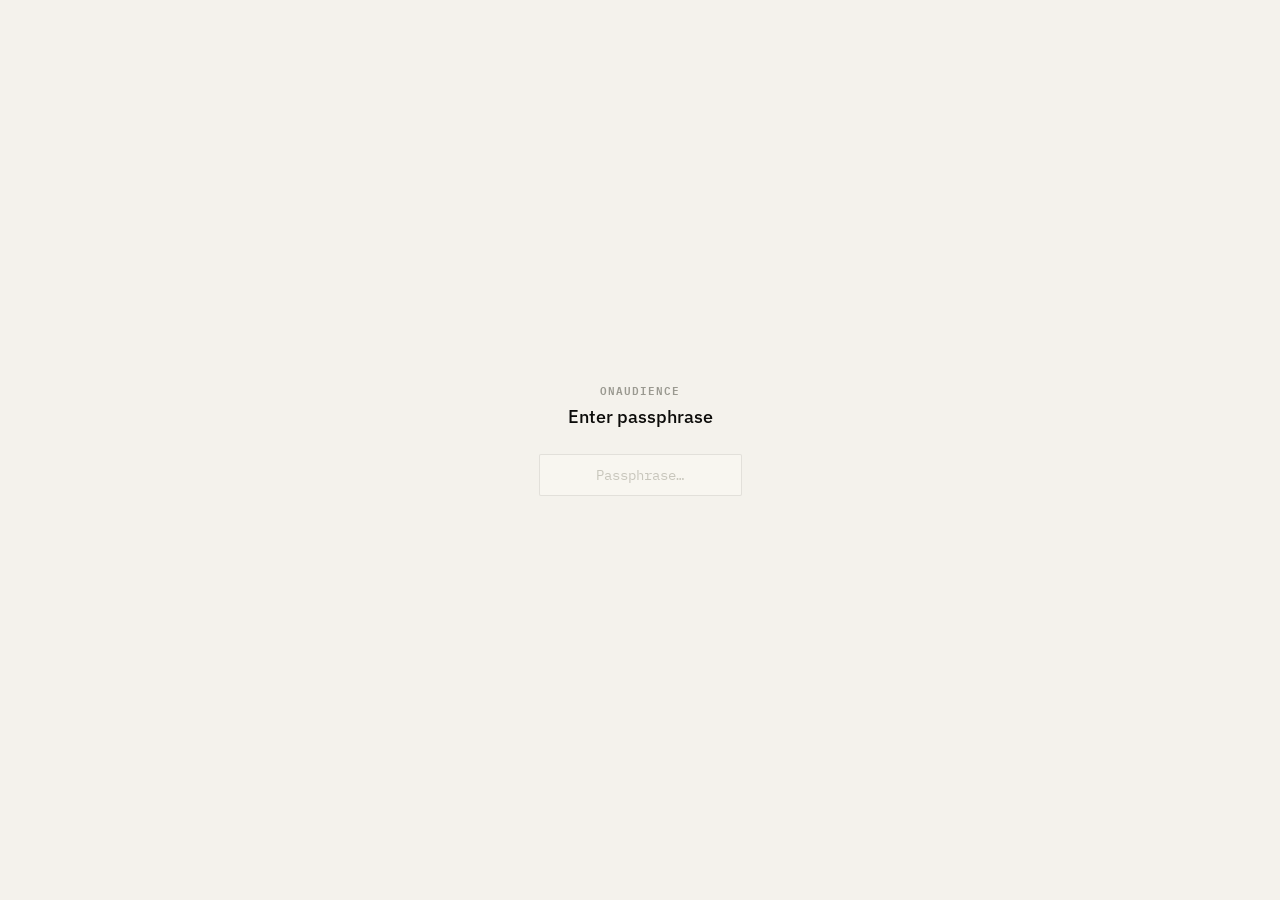
==== commit 49645bae: "Add files via upload" ====
--- a/v2/index.html
+++ b/v2/index.html
@@ -5,7 +5,7 @@
 <meta name="viewport" content="width=device-width,initial-scale=1.0"/>
 <title>onAudience — Sales Intelligence Hub</title>
 <link href="https://fonts.googleapis.com/css2?family=IBM+Plex+Mono:wght@300;400;500;600&family=IBM+Plex+Sans:ital,wght@0,300;0,400;0,500;0,600;1,300;1,400;1,500&family=IBM+Plex+Serif:ital,wght@0,300;0,400;0,500;1,300;1,400&display=swap" rel="stylesheet"/>
-<link rel="stylesheet" href="style.css?v=20260325c"/>
+<link rel="stylesheet" href="style.css?v=20260325e"/>
 </head>
 <body>
 <div class="app">
@@ -19,6 +19,7 @@
     <button class="btn sm" onclick="openComposer(null)">✉ Compose</button>
     <button class="btn sm p" onclick="promptResearch()">+ Research</button>
     <button class="btn sm" onclick="toggleTheme()" id="themeBtn">🌙</button>
+    <button class="btn sm" onclick="window.oaPinLock()" title="Lock hub">🔒</button>
   </div>
 </nav>
 <div class="stats-bar">
@@ -199,6 +200,65 @@
   </div>
 </div>
 
-<script type="module" src="app.js?v=20260325c"></script>
+<!-- PIN Lock -->
+<div id="pinLock" style="display:none;position:fixed;inset:0;z-index:99999;background:var(--bg);align-items:center;justify-content:center;flex-direction:column">
+  <div style="text-align:center;max-width:320px">
+    <div style="font-family:'IBM Plex Mono',monospace;font-size:11px;font-weight:600;letter-spacing:.1em;text-transform:uppercase;color:var(--t3);margin-bottom:4px">onAudience</div>
+    <div style="font-family:'IBM Plex Sans',sans-serif;font-size:18px;font-weight:500;color:var(--t1);margin-bottom:24px">Enter passphrase</div>
+    <input type="password" id="pinInput" placeholder="Passphrase…" autocomplete="off" style="width:100%;height:42px;padding:0 14px;border:1px solid var(--rule);border-radius:2px;font-family:'IBM Plex Mono',monospace;font-size:14px;background:var(--surf2);color:var(--t1);outline:none;text-align:center;letter-spacing:.05em"/>
+    <div style="font-family:'IBM Plex Mono',monospace;font-size:8px;color:#F87171;margin-top:8px;min-height:14px" id="pinErr"></div>
+  </div>
+</div>
+
+<style>
+#pinInput:focus{border-color:var(--g)}
+#pinInput::placeholder{color:var(--t4);letter-spacing:0}
+</style>
+
+<script>
+(function(){
+  /* hardcoded passphrase hash */
+  function hash(s){let h=0;for(let i=0;i<s.length;i++){h=((h<<5)-h)+s.charCodeAt(i);h|=0;}return'ph_'+Math.abs(h).toString(36);}
+  const PASS_HASH=hash('Polskagurom2026');
+
+  const lock=document.getElementById('pinLock');
+  const app=document.querySelector('.app');
+  const inp=document.getElementById('pinInput');
+  const err=document.getElementById('pinErr');
+
+  function unlock(){lock.style.display='none';app.style.display='';sessionStorage.setItem('oaUnlocked','1');}
+
+  /* skip if already unlocked this session */
+  if(sessionStorage.getItem('oaUnlocked')==='1'){
+    /* don't hide app, don't show lock */
+  }else{
+    app.style.display='none';
+    lock.style.display='flex';
+    setTimeout(()=>inp.focus(),100);
+  }
+
+  inp.addEventListener('keydown',function(e){
+    if(e.key!=='Enter')return;
+    err.textContent='';
+    const val=inp.value;
+    if(!val){err.textContent='Enter passphrase';return;}
+    if(hash(val)===PASS_HASH){unlock();return;}
+    err.textContent='Wrong passphrase';
+    inp.value='';
+    inp.style.borderColor='#F87171';
+    setTimeout(()=>{inp.style.borderColor='';inp.focus();},600);
+  });
+
+  window.oaPinLock=function(){
+    sessionStorage.removeItem('oaUnlocked');
+    app.style.display='none';
+    lock.style.display='flex';
+    inp.value='';err.textContent='';
+    setTimeout(()=>inp.focus(),100);
+  };
+})();
+</script>
+
+<script type="module" src="app.js?v=20260325e"></script>
 </body>
 </html>
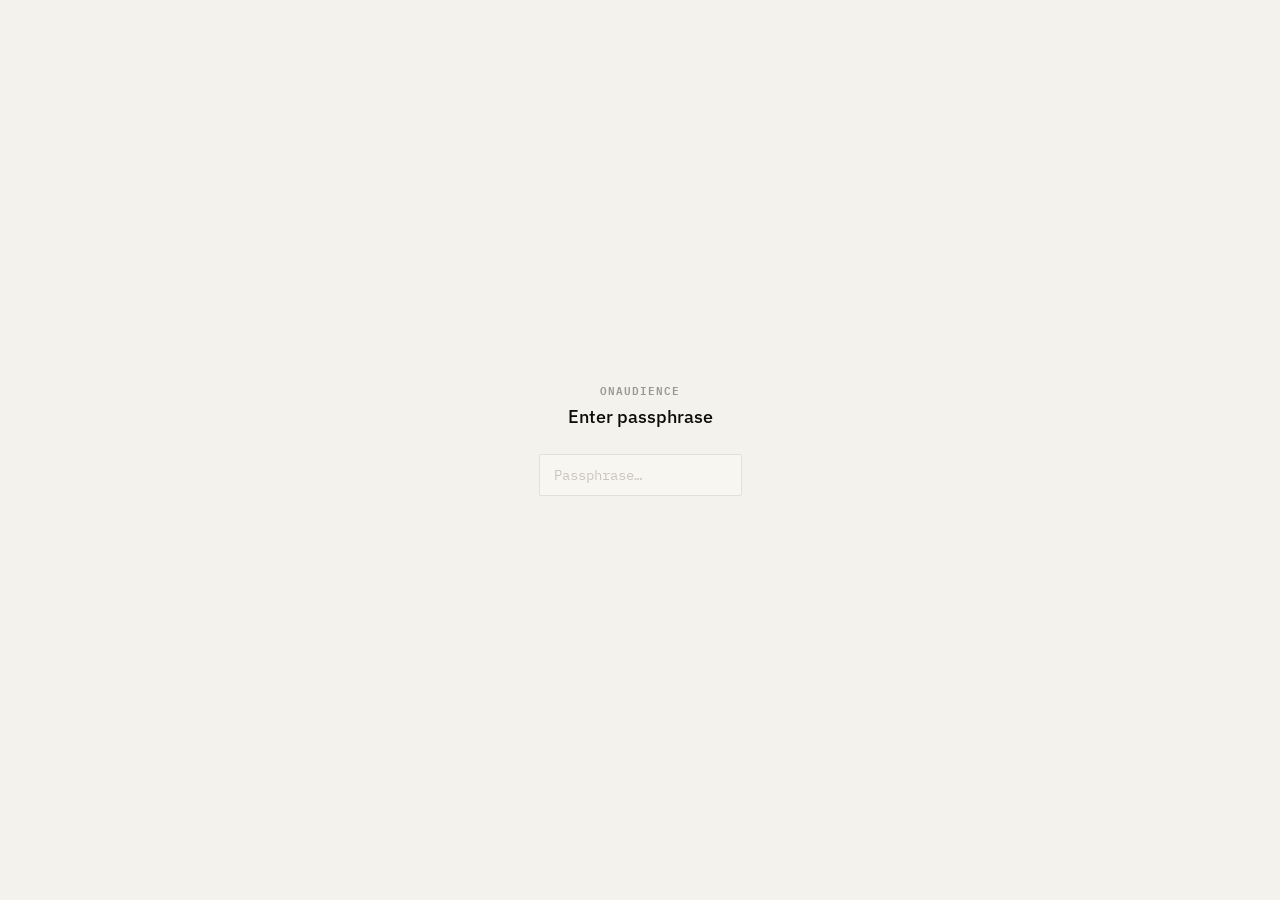
==== commit 00f8d39f: "Add files via upload" ====
--- a/v2/index.html
+++ b/v2/index.html
@@ -5,31 +5,31 @@
 <meta name="viewport" content="width=device-width,initial-scale=1.0"/>
 <title>onAudience — Sales Intelligence Hub</title>
 <link href="https://fonts.googleapis.com/css2?family=IBM+Plex+Mono:wght@300;400;500;600&family=IBM+Plex+Sans:ital,wght@0,300;0,400;0,500;0,600;1,300;1,400;1,500&family=IBM+Plex+Serif:ital,wght@0,300;0,400;0,500;1,300;1,400&display=swap" rel="stylesheet"/>
-<link rel="stylesheet" href="style.css?v=20260325e"/>
+<link rel="stylesheet" href="style.css?v=20260326b"/>
 </head>
 <body>
 <div class="app">
 <nav class="nav">
   <div class="nav-logo">oA</div>
   <span class="nav-title">Sales Intelligence Hub <span class="nav-sub">/ onAudience</span></span>
-  <span class="nav-status" id="dbStatus">○ Loading…</span>
+  <span class="nav-status" id="dbStatus">&#9675; Loading&#8230;</span>
   <div class="nav-right">
-    <button class="btn sm" onclick="window.oaDB&&window.oaDB.reload()">↺ Sync</button>
-    <button class="btn sm" id="apiKeyBtn" onclick="window.promptApiKey&&window.promptApiKey()" title="Set Anthropic API key">🔑</button>
-    <button class="btn sm" onclick="openComposer(null)">✉ Compose</button>
+    <button class="btn sm" onclick="promptApiKey()" id="keyBtn">&#128273;</button>
+    <button class="btn sm" onclick="openProspectFinder('')" title="Find Companies by criteria">&#8853; Find</button>
+    <button class="btn sm" onclick="openComposer(null)">&#9993; Compose</button>
     <button class="btn sm p" onclick="promptResearch()">+ Research</button>
-    <button class="btn sm" onclick="toggleTheme()" id="themeBtn">🌙</button>
-    <button class="btn sm" onclick="window.oaPinLock()" title="Lock hub">🔒</button>
+    <button class="btn sm" onclick="toggleTheme()" id="themeBtn">&#127769;</button>
+    <button class="btn sm" onclick="window.oaPinLock()" title="Lock hub">&#128274;</button>
   </div>
 </nav>
 <div class="stats-bar">
-  <div class="sb-col active" id="sbAll" onclick="setFilter('all',this)"><div class="sb-num" id="stAll">—</div><div class="sb-lbl">All</div></div>
-  <div class="sb-col" id="sbClient" onclick="setFilter('client',this)"><div class="sb-num" id="stClient">—</div><div class="sb-lbl">Clients</div></div>
-  <div class="sb-col" id="sbPoc" onclick="setFilter('poc',this)"><div class="sb-num" id="stPoc">—</div><div class="sb-lbl">POC</div></div>
-  <div class="sb-col" id="sbPartner" onclick="setFilter('partner',this)"><div class="sb-num" id="stPartner">—</div><div class="sb-lbl">Partners</div></div>
-  <div class="sb-col" id="sbProspect" onclick="setFilter('prospect',this)"><div class="sb-num" id="stProspect">—</div><div class="sb-lbl">Prospects</div></div>
-  <div class="sb-col" id="sbNogo" onclick="setFilter('nogo',this)"><div class="sb-num" id="stNogo">—</div><div class="sb-lbl">No Outreach</div></div>
-  <div class="sb-col" id="sbFresh" onclick="setFilter('fresh',this)"><div class="sb-num" id="stFresh">—</div><div class="sb-lbl">Fresh 🥩</div></div>
+  <div class="sb-col active" id="sbAll" onclick="setFilter('all',this)"><div class="sb-num" id="stAll">&#8212;</div><div class="sb-lbl">All</div></div>
+  <div class="sb-col" id="sbClient" onclick="setFilter('client',this)"><div class="sb-num" id="stClient">&#8212;</div><div class="sb-lbl">Clients</div></div>
+  <div class="sb-col" id="sbPoc" onclick="setFilter('poc',this)"><div class="sb-num" id="stPoc">&#8212;</div><div class="sb-lbl">POC</div></div>
+  <div class="sb-col" id="sbPartner" onclick="setFilter('partner',this)"><div class="sb-num" id="stPartner">&#8212;</div><div class="sb-lbl">Partners</div></div>
+  <div class="sb-col" id="sbProspect" onclick="setFilter('prospect',this)"><div class="sb-num" id="stProspect">&#8212;</div><div class="sb-lbl">Prospects</div></div>
+  <div class="sb-col" id="sbNogo" onclick="setFilter('nogo',this)"><div class="sb-num" id="stNogo">&#8212;</div><div class="sb-lbl">No Outreach</div></div>
+  <div class="sb-col" id="sbFresh" onclick="setFilter('fresh',this)"><div class="sb-num" id="stFresh">&#8212;</div><div class="sb-lbl">Fresh &#129385;</div></div>
 </div>
 <div class="main">
   <div class="left">
@@ -39,9 +39,9 @@
       <div class="left-tab" id="tab-tcf" onclick="switchTab('tcf')">TCF</div>
     </div>
     <div class="left-search">
-      <input type="text" id="searchInput" placeholder="Search…" oninput="onSearch()"/>
-      <button class="btn sm" id="tagBtn" onclick="toggleTagPanel()" title="Tag filter">🏷</button>
-      <button class="btn sm" onclick="promptResearch()" title="Research">↗</button>
+      <input type="text" id="searchInput" placeholder="Search&#8230;" oninput="onSearch()"/>
+      <button class="btn sm" id="tagBtn" onclick="toggleTagPanel()" title="Tag filter">&#127991;</button>
+      <button class="btn sm" onclick="promptResearch()" title="Research">&#8599;</button>
     </div>
     <div class="left-filters" id="filtersRow">
       <span class="f-chip active" data-f="all" onclick="setFilter('all',this)">All</span>
@@ -63,15 +63,15 @@
       <div class="tp-body" id="tpBody"></div>
     </div>
     <div class="list-meta" id="listMeta">
-      <span id="metaTxt">Loading…</span>
+      <span id="metaTxt">Loading&#8230;</span>
       <div id="metaPills" style="display:flex;gap:3px;flex-wrap:wrap;margin-left:auto"></div>
     </div>
     <div class="sort-bar" id="sortBar">
       <label>Sort</label>
       <select class="sort-sel" id="sortSel" onchange="setSort(this.value)">
         <option value="recent" selected>Recently updated</option>
-        <option value="name">Name A→Z</option>
-        <option value="icp">ICP score ↓</option>
+        <option value="name">Name A&#8594;Z</option>
+        <option value="icp">ICP score &#8595;</option>
       </select>
     </div>
     <div id="tcf-sel-bar" style="display:none;align-items:center;gap:5px;padding:5px 8px;border-bottom:1px solid var(--rule2);background:var(--surf2);flex-shrink:0;min-height:32px"></div>
@@ -79,15 +79,16 @@
     <div class="ai-bar" id="aiBar">
       <div class="ai-bar-row">
         <span class="ai-badge">AI</span>
-        <input class="ai-inp" id="aiInp" placeholder="e.g. EU DSPs with cookieless…" onkeydown="if(event.key==='Enter')runAI()"/>
-        <button class="btn sm p" onclick="runAI()" id="aiBtn">→</button>
+        <input class="ai-inp" id="aiInp" placeholder="e.g. EU DSPs with cookieless&#8230;" onkeydown="if(event.key==='Enter')runAI()"/>
+        <button class="btn sm p" onclick="runAI()" id="aiBtn">&#8594;</button>
       </div>
       <div class="ai-stat" id="aiStat">
         <div class="ai-dot" id="aiDot"></div>
         <span id="aiTxt"></span>
-        <span class="ai-clr" onclick="clearAI()">✕ clear</span>
+        <span class="ai-clr" onclick="clearAI()">&#10005; clear</span>
       </div>
       <div class="ai-quick">
+        <span class="ai-qchip on" onclick="openProspectFinder('')">&#8853; Find Companies</span>
         <span class="ai-qchip" onclick="aiQuick('EU DSPs not yet contacted')">EU DSPs</span>
         <span class="ai-qchip" onclick="aiQuick('companies with CTV capabilities')">CTV</span>
         <span class="ai-qchip" onclick="aiQuick('cookieless identity partners')">Cookieless</span>
@@ -98,7 +99,7 @@
     <!-- Console -->
     <div class="console-panel" id="consolePanel">
       <div class="console-head" onclick="toggleConsole()">
-        <span class="console-head-lbl">⚡ Console</span>
+        <span class="console-head-lbl">&#9889; Console</span>
         <span class="console-cnt" id="consoleCnt">0</span>
         <span class="console-clear" onclick="event.stopPropagation();clearConsole()">clear</span>
       </div>
@@ -119,14 +120,49 @@
 (function(){
   var actions=[
     {label:'Research',sub:'contact report',angle:-90,fn:'promptResearch()'},
-    {label:'Prospects',sub:'find by criteria',angle:-30,fn:"openClaude('Find new DSP, SSP prospects for onAudience in EMEA — ranked by ICP fit')"},
+    {label:'Find Companies',sub:'by criteria',angle:-30,fn:"openProspectFinder('')"},
     {label:'Top picks',sub:'this week',angle:30,fn:"openClaude('Top 5 highest-priority prospects to contact this week?')"},
     {label:'Draft email',sub:'AI composer',angle:90,fn:'openComposer(null)'},
     {label:'Re-engage',sub:'warm cold leads',angle:150,fn:"openClaude('Companies not contacted in 30+ days worth re-engaging?')"},
     {label:'Find similar',sub:'lookalikes',angle:210,fn:'promptSimilar()'},
   ];
-  var cx=210,cy=190,r=105,nr=8;var g=document.getElementById('sp-spokes');
-  actions.forEach(function(a){var rad=a.angle*Math.PI/180;var x=cx+r*Math.cos(rad),y=cy+r*Math.sin(rad);var lx=cx+(r+38)*Math.cos(rad),ly=cy+(r+38)*Math.sin(rad);var anchor=Math.cos(rad)>0.15?'start':Math.cos(rad)<-0.15?'end':'middle';var line=document.createElementNS('http://www.w3.org/2000/svg','line');line.setAttribute('x1',cx+31*Math.cos(rad));line.setAttribute('y1',cy+31*Math.sin(rad));line.setAttribute('x2',x-nr*Math.cos(rad));line.setAttribute('y2',y-nr*Math.sin(rad));line.setAttribute('stroke','var(--rule)');line.setAttribute('stroke-width','1');line.setAttribute('marker-end','url(#sp-a)');var node=document.createElementNS('http://www.w3.org/2000/svg','g');node.setAttribute('cursor','pointer');node.setAttribute('onclick',a.fn);var circ=document.createElementNS('http://www.w3.org/2000/svg','circle');circ.setAttribute('cx',x);circ.setAttribute('cy',y);circ.setAttribute('r',nr);circ.setAttribute('fill','var(--surf)');circ.setAttribute('stroke','var(--rule)');circ.setAttribute('stroke-width','1');circ.style.transition='all .15s';var t1=document.createElementNS('http://www.w3.org/2000/svg','text');t1.setAttribute('x',lx);t1.setAttribute('y',ly-5);t1.setAttribute('text-anchor',anchor);t1.setAttribute('font-family',"IBM Plex Mono,monospace");t1.setAttribute('font-size','10');t1.setAttribute('font-weight','500');t1.setAttribute('fill','var(--t1)');t1.textContent=a.label;var t2=document.createElementNS('http://www.w3.org/2000/svg','text');t2.setAttribute('x',lx);t2.setAttribute('y',ly+8);t2.setAttribute('text-anchor',anchor);t2.setAttribute('font-family',"IBM Plex Mono,monospace");t2.setAttribute('font-size','8');t2.setAttribute('fill','var(--t3)');t2.textContent=a.sub;node.addEventListener('mouseenter',function(){circ.setAttribute('fill','var(--gb)');circ.setAttribute('stroke','var(--g)');t1.setAttribute('fill','var(--g)');});node.addEventListener('mouseleave',function(){circ.setAttribute('fill','var(--surf)');circ.setAttribute('stroke','var(--rule)');t1.setAttribute('fill','var(--t1)');});node.appendChild(circ);node.appendChild(t1);node.appendChild(t2);g.appendChild(line);g.appendChild(node);});
+  var svg=document.getElementById('hub-spoke');
+  var g=document.getElementById('sp-spokes');
+  var cx=210,cy=190,r=30,sr=130;
+  actions.forEach(function(a){
+    var rad=(a.angle-90)*Math.PI/180;
+    var x=cx+sr*Math.cos(rad),y=cy+sr*Math.sin(rad);
+    var nx=cx+(r+4)*Math.cos(rad),ny=cy+(r+4)*Math.sin(rad);
+    var ex=x-(22)*Math.cos(rad),ey=y-(22)*Math.sin(rad);
+    var line=document.createElementNS('http://www.w3.org/2000/svg','line');
+    line.setAttribute('x1',nx);line.setAttribute('y1',ny);
+    line.setAttribute('x2',ex);line.setAttribute('y2',ey);
+    line.setAttribute('stroke','var(--g)');line.setAttribute('stroke-width','1');
+    line.setAttribute('marker-end','url(#sp-a)');line.setAttribute('opacity','0.5');
+    g.appendChild(line);
+    var grp=document.createElementNS('http://www.w3.org/2000/svg','g');
+    grp.setAttribute('cursor','pointer');
+    grp.setAttribute('onclick',a.fn);
+    var rect=document.createElementNS('http://www.w3.org/2000/svg','rect');
+    var rw=90,rh=36;
+    rect.setAttribute('x',x-rw/2);rect.setAttribute('y',y-rh/2);
+    rect.setAttribute('width',rw);rect.setAttribute('height',rh);
+    rect.setAttribute('rx','2');rect.setAttribute('fill','var(--surf2)');
+    rect.setAttribute('stroke','var(--rule2)');rect.setAttribute('stroke-width','1');
+    grp.appendChild(rect);
+    var t1=document.createElementNS('http://www.w3.org/2000/svg','text');
+    t1.setAttribute('x',x);t1.setAttribute('y',y-5);
+    t1.setAttribute('text-anchor','middle');t1.setAttribute('font-family','IBM Plex Mono,monospace');
+    t1.setAttribute('font-size','9');t1.setAttribute('font-weight','500');
+    t1.setAttribute('fill','var(--t1)');t1.textContent=a.label;
+    grp.appendChild(t1);
+    var t2=document.createElementNS('http://www.w3.org/2000/svg','text');
+    t2.setAttribute('x',x);t2.setAttribute('y',y+8);
+    t2.setAttribute('text-anchor','middle');t2.setAttribute('font-family','IBM Plex Mono,monospace');
+    t2.setAttribute('font-size','7');t2.setAttribute('fill','var(--t3)');t2.textContent=a.sub;
+    grp.appendChild(t2);
+    g.appendChild(grp);
+  });
 })();
         </script>
       </div>
@@ -140,17 +176,17 @@
 <div id="ctxMenu" class="ctx-menu"></div>
 <div id="ctDrawerOverlay" onclick="closeDrawer()"></div>
 <div id="ctDrawer">
-  <div class="dr-head"><div class="dr-av" id="drAv">?</div><div><div class="dr-name" id="drName">—</div><div class="dr-sub" id="drSub">—</div></div><div class="dr-close" onclick="closeDrawer()">✕</div></div>
+  <div class="dr-head"><div class="dr-av" id="drAv">?</div><div><div class="dr-name" id="drName">&#8212;</div><div class="dr-sub" id="drSub">&#8212;</div></div><div class="dr-close" onclick="closeDrawer()">&#10005;</div></div>
   <div class="dr-body" id="drBody"></div>
-  <div class="dr-actions"><button class="btn sm full" onclick="drEmail()">✉ Draft Email</button><button class="btn sm full" onclick="drLinkedIn()">LinkedIn ↗</button><button class="btn sm full" onclick="drGmail()">Gmail History</button><button class="btn sm full p" onclick="drResearch()">Full Research ↗</button></div>
+  <div class="dr-actions"><button class="btn sm full" onclick="drEmail()">&#9993; Draft Email</button><button class="btn sm full" onclick="drLinkedIn()">LinkedIn &#8599;</button><button class="btn sm full" onclick="drGmail()">Gmail History</button><button class="btn sm full p" onclick="drResearch()">Full Research &#8599;</button></div>
 </div>
 
 <div id="overlay">
   <div class="modal-box">
     <h2 id="modalTitle">Research a Company</h2>
     <p id="modalDesc">Enter a company name to generate a full contact report with decision makers, outreach angle, and ICP fit.</p>
-    <input type="text" id="modalInput" placeholder="Company name…"/>
-    <div class="modal-foot"><button class="btn" onclick="closeModal()">Cancel</button><button class="btn p" onclick="submitModal()">Open in Claude ↗</button></div>
+    <input type="text" id="modalInput" placeholder="Company name&#8230;"/>
+    <div class="modal-foot"><button class="btn" onclick="closeModal()">Cancel</button><button class="btn p" onclick="submitModal()">Open in Claude &#8599;</button></div>
   </div>
 </div>
 
@@ -161,7 +197,7 @@
     <span class="mc-title">Meeseeks <span class="mc-sub">/ Composer</span></span>
     <span class="mc-persona-badge" id="mcNavBadge">STEVE</span>
     <div style="margin-left:auto;display:flex;align-items:center;gap:6px">
-      <button class="mc-close" onclick="closeComposer()">✕</button>
+      <button class="mc-close" onclick="closeComposer()">&#10005;</button>
     </div>
   </div>
   <div class="mc-shell">
@@ -170,21 +206,21 @@
         <div class="mc-lbl">Pick Meeseeks</div>
         <div class="mc-pgrid" id="mcPersonaGrid"></div>
         <div class="mc-lbl">Company</div>
-        <div class="mc-co" id="mcCoBlock"><div class="mc-co-top"><div class="mc-co-av" id="mcCoAv">?</div><div style="flex:1;min-width:0"><div class="mc-co-empty" id="mcCoEmpty">No company selected</div><div class="mc-co-name" id="mcCoName" style="display:none"></div><div class="mc-co-note" id="mcCoNote" style="display:none"></div></div></div><div class="mc-co-tags" id="mcCoTags" style="display:none"></div></div>
+        <div class="mc-co" id="mcCoBlock"><div class="mc-co-top"><div class="mc-co-av" id="mcCoAv">?</div><div style="flex:1;min-width:0"><div class="mc-co-empty" id="mcCoEmpty">No company selected</div><div class="mc-co-name" id="mcCoName" style="display:none"></div><div class="mc-co-cat" id="mcCoCat" style="display:none"></div></div></div>
         <div class="mc-lbl">Contact</div>
         <div class="mc-ctlist" id="mcCtList"><div class="mc-ctempty">Open a company from the hub to load contacts</div></div>
-        <div class="mc-lbl" style="margin-top:12px">Context — signals, news, what they do</div>
-        <textarea class="mc-tf" id="mcCtx" rows="4" placeholder="e.g. EU DSP expanding into CTV, exploring cookieless, raised Series B…" oninput="mcHint(this,'mcCtxHint')"></textarea>
+        <div class="mc-lbl" style="margin-top:12px">Context &#8212; signals, news, what they do</div>
+        <textarea class="mc-tf" id="mcCtx" rows="4" placeholder="e.g. EU DSP expanding into CTV, exploring cookieless, raised Series B&#8230;" oninput="mcHint(this,'mcCtxHint')"></textarea>
         <div class="mc-tf-hint" id="mcCtxHint">0 chars</div>
         <div class="mc-lbl">Outreach angle</div>
-        <textarea class="mc-tf" id="mcAngle" rows="3" placeholder="e.g. EU audience data + cookieless complement for their DSP inventory…" oninput="mcHint(this,'mcAngleHint')"></textarea>
+        <textarea class="mc-tf" id="mcAngle" rows="3" placeholder="e.g. EU audience data + cookieless complement for their DSP inventory&#8230;" oninput="mcHint(this,'mcAngleHint')"></textarea>
         <div class="mc-tf-hint" id="mcAngleHint">0 chars</div>
       </div>
-      <div class="mc-footer"><button class="mc-gen" id="mcGenBtn" onclick="mcGenerate()"><span id="mcGenIcon">✉</span><span id="mcGenLabel">Generate Email</span></button></div>
+      <div class="mc-footer"><button class="mc-gen" id="mcGenBtn" onclick="mcGenerate()"><span id="mcGenIcon">&#9993;</span><span id="mcGenLabel">Generate Email</span></button></div>
     </div>
     <div class="mc-right">
-      <div class="mc-rbar"><span class="mc-rlbl" id="mcOutLabel">Output</span><div class="mc-racts" id="mcOutActs" style="display:none"><button class="mc-obtn" onclick="mcCopy()">Copy</button><button class="mc-obtn" onclick="mcGenerate()">↺ Regen</button><button class="mc-obtn p" onclick="closeComposer()">Done ✓</button></div></div>
-      <div class="mc-rscroll" id="mcRScroll"><div class="mc-empty" id="mcEmpty"><div class="mc-earrow">←</div><div class="mc-ehint">Pick persona · select contact · generate</div></div><div id="mcOutContent" style="display:none"></div></div>
+      <div class="mc-rbar"><span class="mc-rlbl" id="mcOutLabel">Output</span><div class="mc-racts" id="mcOutActs" style="display:none"><button class="mc-obtn" onclick="mcCopy()">Copy</button><button class="mc-obtn" onclick="mcGenerate()">&#8634; Regen</button><button class="mc-obtn p" onclick="openComposer(null)">&#8592; New</button></div></div>
+      <div class="mc-rscroll" id="mcRScroll"><div class="mc-empty" id="mcEmpty"><div class="mc-earrow">&#8592;</div><div class="mc-ehint">Pick persona &#183; select contact &#183; generate</div></div><div id="mcOutContent" style="display:none"></div></div>
     </div>
   </div>
 </div>
@@ -205,7 +241,7 @@
   <div style="text-align:center;max-width:320px">
     <div style="font-family:'IBM Plex Mono',monospace;font-size:11px;font-weight:600;letter-spacing:.1em;text-transform:uppercase;color:var(--t3);margin-bottom:4px">onAudience</div>
     <div style="font-family:'IBM Plex Sans',sans-serif;font-size:18px;font-weight:500;color:var(--t1);margin-bottom:24px">Enter passphrase</div>
-    <input type="password" id="pinInput" placeholder="Passphrase…" autocomplete="off" style="width:100%;height:42px;padding:0 14px;border:1px solid var(--rule);border-radius:2px;font-family:'IBM Plex Mono',monospace;font-size:14px;background:var(--surf2);color:var(--t1);outline:none;text-align:center;letter-spacing:.05em"/>
+    <input type="password" id="pinInput" placeholder="Passphrase&#8230;" autocomplete="off" style="width:100%;height:42px;padding:0 14px;border:1px solid var(--rule);border-radius:2px;font-family:'IBM Plex Mono',monospace;font-size:14px;background:var(--surf2);color:var(--t1);outline:none"/>
     <div style="font-family:'IBM Plex Mono',monospace;font-size:8px;color:#F87171;margin-top:8px;min-height:14px" id="pinErr"></div>
   </div>
 </div>
@@ -219,7 +255,7 @@
 (function(){
   /* hardcoded passphrase hash */
   function hash(s){let h=0;for(let i=0;i<s.length;i++){h=((h<<5)-h)+s.charCodeAt(i);h|=0;}return'ph_'+Math.abs(h).toString(36);}
-  const PASS_HASH=hash('Polskagurom2026');
+  const PASS_HASH=hash('Polskaguro2026');
 
   const lock=document.getElementById('pinLock');
   const app=document.querySelector('.app');
@@ -243,22 +279,13 @@
     const val=inp.value;
     if(!val){err.textContent='Enter passphrase';return;}
     if(hash(val)===PASS_HASH){unlock();return;}
-    err.textContent='Wrong passphrase';
-    inp.value='';
-    inp.style.borderColor='#F87171';
-    setTimeout(()=>{inp.style.borderColor='';inp.focus();},600);
+    err.textContent='Incorrect passphrase';inp.value='';
   });
 
-  window.oaPinLock=function(){
-    sessionStorage.removeItem('oaUnlocked');
-    app.style.display='none';
-    lock.style.display='flex';
-    inp.value='';err.textContent='';
-    setTimeout(()=>inp.focus(),100);
-  };
+  window.oaPinLock=function(){sessionStorage.removeItem('oaUnlocked');app.style.display='none';lock.style.display='flex';inp.value='';setTimeout(()=>inp.focus(),100);};
 })();
 </script>
 
-<script type="module" src="app.js?v=20260325e"></script>
+<script type="module" src="app.js?v=20260326b"></script>
 </body>
 </html>
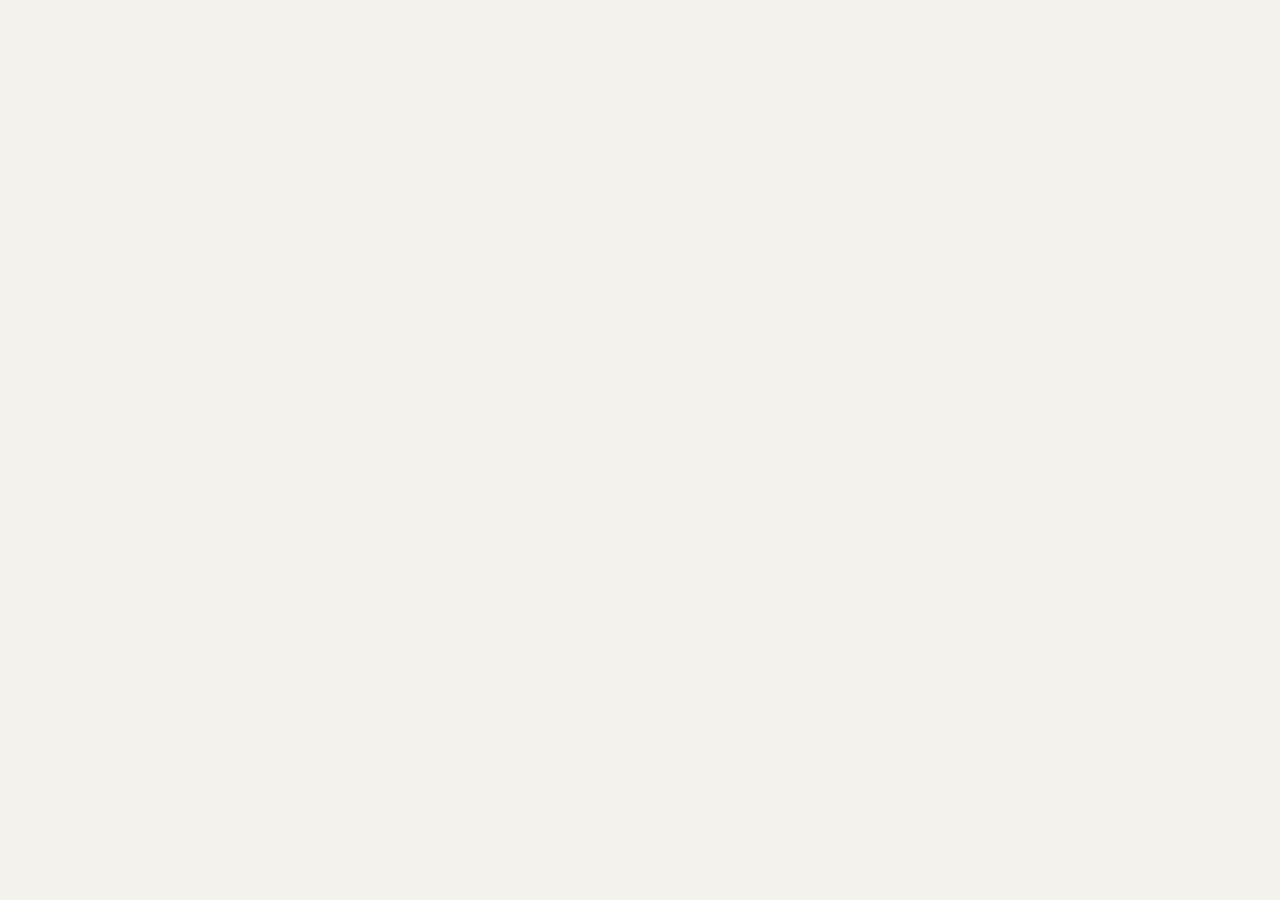
==== commit ba145f18: "Add files via upload" ====
--- a/v2/index.html
+++ b/v2/index.html
@@ -5,21 +5,25 @@
 <meta name="viewport" content="width=device-width,initial-scale=1.0"/>
 <title>onAudience — Sales Intelligence Hub</title>
 <link href="https://fonts.googleapis.com/css2?family=IBM+Plex+Mono:wght@300;400;500;600&family=IBM+Plex+Sans:ital,wght@0,300;0,400;0,500;0,600;1,300;1,400;1,500&family=IBM+Plex+Serif:ital,wght@0,300;0,400;0,500;1,300;1,400&display=swap" rel="stylesheet"/>
-<link rel="stylesheet" href="style.css?v=20260326b"/>
+<link rel="stylesheet" href="style.css?v=20260326d"/>
+<!-- Supabase JS SDK — required for auth session management + magic link OTP -->
+<script src="https://cdn.jsdelivr.net/npm/@supabase/supabase-js@2/dist/umd/supabase.min.js"></script>
 </head>
 <body>
-<div class="app">
+
+<!-- ── Hub app — hidden until auth confirmed ── -->
+<div class="app" style="display:none">
 <nav class="nav">
   <div class="nav-logo">oA</div>
   <span class="nav-title">Sales Intelligence Hub <span class="nav-sub">/ onAudience</span></span>
   <span class="nav-status" id="dbStatus">&#9675; Loading&#8230;</span>
   <div class="nav-right">
+    <span id="nav-user-badge" style="display:flex;align-items:center"></span>
     <button class="btn sm" onclick="promptApiKey()" id="keyBtn">&#128273;</button>
     <button class="btn sm" onclick="openProspectFinder('')" title="Find Companies by criteria">&#8853; Find</button>
     <button class="btn sm" onclick="openComposer(null)">&#9993; Compose</button>
     <button class="btn sm p" onclick="promptResearch()">+ Research</button>
     <button class="btn sm" onclick="toggleTheme()" id="themeBtn">&#127769;</button>
-    <button class="btn sm" onclick="window.oaPinLock()" title="Lock hub">&#128274;</button>
   </div>
 </nav>
 <div class="stats-bar">
@@ -36,9 +40,10 @@
     <div class="left-tabs">
       <div class="left-tab active" id="tabComp" onclick="switchTab('companies')">Companies</div>
       <div class="left-tab" id="tabCont" onclick="switchTab('contacts')">Contacts</div>
+      <div class="left-tab" id="tabAud" onclick="switchTab('audiences')">Audiences</div>
       <div class="left-tab" id="tab-tcf" onclick="switchTab('tcf')">TCF</div>
     </div>
-    <div class="left-search">
+    <div class="left-search" id="leftSearch">
       <input type="text" id="searchInput" placeholder="Search&#8230;" oninput="onSearch()"/>
       <button class="btn sm" id="tagBtn" onclick="toggleTagPanel()" title="Tag filter">&#127991;</button>
       <button class="btn sm" onclick="promptResearch()" title="Research">&#8599;</button>
@@ -76,6 +81,7 @@
     </div>
     <div id="tcf-sel-bar" style="display:none;align-items:center;gap:5px;padding:5px 8px;border-bottom:1px solid var(--rule2);background:var(--surf2);flex-shrink:0;min-height:32px"></div>
     <div class="list-scroll" id="listScroll"></div>
+    <div id="audiencesPanel" style="display:none;flex-direction:column;flex:1;overflow:hidden;min-height:0"></div>
     <div class="ai-bar" id="aiBar">
       <div class="ai-bar-row">
         <span class="ai-badge">AI</span>
@@ -96,7 +102,6 @@
         <span class="ai-qchip" onclick="aiQuick('marketplace or curation platforms')">Marketplace</span>
       </div>
     </div>
-    <!-- Console -->
     <div class="console-panel" id="consolePanel">
       <div class="console-head" onclick="toggleConsole()">
         <span class="console-head-lbl">&#9889; Console</span>
@@ -171,7 +176,10 @@
     </div>
   </div>
 </div>
-</div>
+</div><!-- end .app -->
+
+<!-- Audience modal — outside .app -->
+<div id="audience-modal"></div>
 
 <div id="ctxMenu" class="ctx-menu"></div>
 <div id="ctDrawerOverlay" onclick="closeDrawer()"></div>
@@ -225,7 +233,6 @@
   </div>
 </div>
 
-<!-- GVL CONFIRM MODAL -->
 <div id="gvl-confirm-overlay" style="display:none;position:fixed;inset:0;background:rgba(0,0,0,.55);z-index:2100;align-items:center;justify-content:center;backdrop-filter:blur(4px)">
   <div style="background:var(--surf);border:1px solid var(--rule);border-radius:4px;padding:20px;max-width:440px;width:90%;box-shadow:var(--sh)">
     <div id="gvl-confirm-body"></div>
@@ -236,56 +243,6 @@
   </div>
 </div>
 
-<!-- PIN Lock -->
-<div id="pinLock" style="display:none;position:fixed;inset:0;z-index:99999;background:var(--bg);align-items:center;justify-content:center;flex-direction:column">
-  <div style="text-align:center;max-width:320px">
-    <div style="font-family:'IBM Plex Mono',monospace;font-size:11px;font-weight:600;letter-spacing:.1em;text-transform:uppercase;color:var(--t3);margin-bottom:4px">onAudience</div>
-    <div style="font-family:'IBM Plex Sans',sans-serif;font-size:18px;font-weight:500;color:var(--t1);margin-bottom:24px">Enter passphrase</div>
-    <input type="password" id="pinInput" placeholder="Passphrase&#8230;" autocomplete="off" style="width:100%;height:42px;padding:0 14px;border:1px solid var(--rule);border-radius:2px;font-family:'IBM Plex Mono',monospace;font-size:14px;background:var(--surf2);color:var(--t1);outline:none"/>
-    <div style="font-family:'IBM Plex Mono',monospace;font-size:8px;color:#F87171;margin-top:8px;min-height:14px" id="pinErr"></div>
-  </div>
-</div>
-
-<style>
-#pinInput:focus{border-color:var(--g)}
-#pinInput::placeholder{color:var(--t4);letter-spacing:0}
-</style>
-
-<script>
-(function(){
-  /* hardcoded passphrase hash */
-  function hash(s){let h=0;for(let i=0;i<s.length;i++){h=((h<<5)-h)+s.charCodeAt(i);h|=0;}return'ph_'+Math.abs(h).toString(36);}
-  const PASS_HASH=hash('Polskaguro2026');
-
-  const lock=document.getElementById('pinLock');
-  const app=document.querySelector('.app');
-  const inp=document.getElementById('pinInput');
-  const err=document.getElementById('pinErr');
-
-  function unlock(){lock.style.display='none';app.style.display='';sessionStorage.setItem('oaUnlocked','1');}
-
-  /* skip if already unlocked this session */
-  if(sessionStorage.getItem('oaUnlocked')==='1'){
-    /* don't hide app, don't show lock */
-  }else{
-    app.style.display='none';
-    lock.style.display='flex';
-    setTimeout(()=>inp.focus(),100);
-  }
-
-  inp.addEventListener('keydown',function(e){
-    if(e.key!=='Enter')return;
-    err.textContent='';
-    const val=inp.value;
-    if(!val){err.textContent='Enter passphrase';return;}
-    if(hash(val)===PASS_HASH){unlock();return;}
-    err.textContent='Incorrect passphrase';inp.value='';
-  });
-
-  window.oaPinLock=function(){sessionStorage.removeItem('oaUnlocked');app.style.display='none';lock.style.display='flex';inp.value='';setTimeout(()=>inp.focus(),100);};
-})();
-</script>
-
-<script type="module" src="app.js?v=20260326b"></script>
+<script type="module" src="app.js?v=20260326d"></script>
 </body>
 </html>
--- a/v2/style.css
+++ b/v2/style.css
@@ -190,20 +190,14 @@
 .mc-out-oprah .mc-email{font-family:'IBM Plex Sans',sans-serif;font-size:13px;line-height:1.75;font-weight:400;letter-spacing:.012em}.mc-out-oprah .mc-badge{background:#8b4513}
 
 /* ═══ V2 UX ENHANCEMENTS ═══════════════════════════════════ */
-
-/* enriched company row details */
 .c-detail{display:flex;gap:4px;margin-top:3px;flex-wrap:wrap;align-items:center}
 .c-detail-item{font-family:'IBM Plex Mono',monospace;font-size:7px;color:var(--t3);display:flex;align-items:center;gap:2px;white-space:nowrap}
 .c-detail-item b{font-weight:600;color:var(--t2)}
 .c-detail-sep{width:1px;height:8px;background:var(--rule);flex-shrink:0}
 .c-enrich{font-family:'IBM Plex Mono',monospace;font-size:6px;padding:1px 4px;border-radius:2px;background:var(--pob);color:var(--poc);border:1px solid var(--por);cursor:pointer;white-space:nowrap;transition:all .12s;text-transform:uppercase;letter-spacing:.03em}.c-enrich:hover{background:var(--poc);color:#fff}
-
-/* sort control */
 .sort-bar{display:flex;align-items:center;gap:4px;padding:3px 10px;border-bottom:1px solid var(--rule3);flex-shrink:0;background:var(--surf2)}
 .sort-bar label{font-family:'IBM Plex Mono',monospace;font-size:7px;text-transform:uppercase;letter-spacing:.06em;color:var(--t3)}
 .sort-sel{font-family:'IBM Plex Mono',monospace;font-size:8px;padding:1px 4px;border:1px solid var(--rule);border-radius:2px;background:var(--surf);color:var(--t2);outline:none;cursor:pointer}
-
-/* console panel */
 .console-panel{flex-shrink:0;border-top:1px solid var(--rule);background:var(--surf);max-height:0;overflow:hidden;transition:max-height .2s ease}
 .console-panel.open{max-height:160px}
 .console-head{display:flex;align-items:center;gap:5px;padding:4px 8px;border-bottom:1px solid var(--rule2);cursor:pointer}
@@ -221,15 +215,78 @@
 .console-msg b{font-weight:600;color:var(--t1)}
 .console-msg a{color:var(--g);text-decoration:none}.console-msg a:hover{text-decoration:underline}
 .console-clear{margin-left:auto;font-family:'IBM Plex Mono',monospace;font-size:7px;color:var(--t4);cursor:pointer;padding:1px 4px}.console-clear:hover{color:var(--t1)}
-
-/* AI quick prompt chips */
 .ai-quick{display:flex;gap:3px;padding:0 8px 5px;flex-wrap:wrap}
 .ai-qchip{font-family:'IBM Plex Mono',monospace;font-size:7px;padding:2px 6px;border-radius:2px;border:1px solid var(--por);background:var(--pob);color:var(--poc);cursor:pointer;transition:all .12s;white-space:nowrap}.ai-qchip:hover{background:var(--poc);color:#fff}
-
-/* bold keywords in notes */
 .c-note b{font-weight:600;color:var(--t1)}
-
-/* ═══ Company fact links row ════════════════════════════════ */
 .ib-fact-links{display:flex;flex-wrap:wrap;gap:4px;margin-top:8px;padding-top:8px;border-top:1px solid var(--rule2)}
 .ib-fact-link{font-family:'IBM Plex Mono',monospace;font-size:8px;padding:3px 8px;border-radius:2px;border:1px solid var(--rule);background:var(--surf2);color:var(--g);text-decoration:none;white-space:nowrap;transition:all .12s}
 .ib-fact-link:hover{background:var(--g);color:#fff;border-color:var(--g)}
+
+/* ═══ AUDIENCES v2.3 ═══════════════════════════════════════ */
+
+/* Left panel audiences list */
+.aud-toolbar{display:flex;align-items:center;justify-content:space-between;padding:8px 12px;border-bottom:1px solid var(--rule);flex-shrink:0}
+.aud-count{font-family:'IBM Plex Mono',monospace;font-size:9px;letter-spacing:.08em;color:var(--t3);text-transform:uppercase}
+.aud-list{overflow-y:auto;flex:1;min-height:0}
+.aud-empty{padding:24px 16px;font-size:11px;color:var(--t3);font-family:'IBM Plex Sans',sans-serif;line-height:1.5;text-align:center}
+.aud-row{padding:10px 12px;border-bottom:1px solid var(--rule);cursor:pointer;transition:background .12s}
+.aud-row:hover{background:var(--surf2)}
+.aud-row-active{background:var(--surf3)}
+.aud-row-head{display:flex;align-items:center;justify-content:space-between;margin-bottom:2px}
+.aud-row-name{font-family:'IBM Plex Mono',monospace;font-size:11px;font-weight:500;color:var(--t1)}
+.aud-row-count{font-family:'IBM Plex Mono',monospace;font-size:9px;color:var(--t3);letter-spacing:.06em}
+.aud-row-desc{font-family:'IBM Plex Sans',sans-serif;font-size:10px;color:var(--t3);margin-bottom:4px;line-height:1.4;overflow:hidden;text-overflow:ellipsis;white-space:nowrap}
+.aud-row-pills{display:flex;flex-wrap:wrap;gap:3px;margin-bottom:4px;min-height:14px}
+.aud-row-actions{display:flex;gap:4px;margin-top:4px;opacity:0;transition:opacity .12s}
+.aud-row:hover .aud-row-actions{opacity:1}
+
+/* Audience detail (center panel) */
+.aud-detail{max-width:760px;display:flex;flex-direction:column;gap:0}
+.aud-detail-header{background:var(--surf);border:1px solid var(--rule);border-radius:2px;padding:14px 16px;margin-bottom:5px}
+.aud-detail-title{display:flex;align-items:center;gap:8px;margin-bottom:4px}
+.aud-detail-name{font-family:'IBM Plex Mono',monospace;font-size:16px;font-weight:600;color:var(--t1);flex:1}
+.aud-detail-desc{font-family:'IBM Plex Sans',sans-serif;font-size:11px;color:var(--t2);margin-bottom:6px;line-height:1.4}
+.aud-detail-meta{display:flex;flex-wrap:wrap;gap:4px}
+.aud-detail-toolbar{display:flex;align-items:center;gap:8px;padding:8px 0;margin-bottom:6px;flex-wrap:wrap}
+.aud-detail-toolbar-count{font-family:'IBM Plex Mono',monospace;font-size:9px;color:var(--t3);letter-spacing:.06em;text-transform:uppercase}
+.aud-sort-sel{font-family:'IBM Plex Mono',monospace;font-size:9px;background:var(--surf2);border:1px solid var(--rule2);color:var(--t1);padding:3px 7px;border-radius:2px;letter-spacing:.04em;cursor:pointer}
+.aud-co-list{background:var(--surf);border:1px solid var(--rule);border-radius:2px;overflow:hidden}
+
+/* Company row inside audience detail */
+.aud-co-row{padding:9px 14px;border-bottom:1px solid var(--rule3);cursor:pointer;transition:background .1s}
+.aud-co-row:hover{background:var(--surf2)}
+.aud-co-row:last-child{border-bottom:none}
+.aud-co-row-main{display:flex;align-items:center;gap:6px;margin-bottom:3px}
+.aud-co-name{font-family:'IBM Plex Mono',monospace;font-size:11px;font-weight:500;color:var(--t1);flex:1}
+.aud-stars{font-size:9px;color:var(--g);letter-spacing:1px}
+.aud-co-row-meta{display:flex;flex-wrap:wrap;gap:6px;font-family:'IBM Plex Mono',monospace;font-size:9px;color:var(--t3);margin-bottom:3px}
+.aud-co-row-actions{display:flex;gap:4px;opacity:0;transition:opacity .12s}
+.aud-co-row:hover .aud-co-row-actions{opacity:1}
+
+/* Audience modal */
+.aud-modal-overlay{position:fixed;inset:0;background:rgba(0,0,0,.5);z-index:10500;display:flex;align-items:center;justify-content:center;backdrop-filter:blur(4px)}
+.aud-modal-box{background:var(--surf);border:1px solid var(--rule);border-radius:4px;width:560px;max-width:94vw;max-height:88vh;overflow:hidden;display:flex;flex-direction:column;box-shadow:var(--sh)}
+.aud-modal-head{display:flex;align-items:center;justify-content:space-between;padding:12px 16px;border-bottom:1px solid var(--rule);flex-shrink:0}
+.aud-modal-title{font-family:'IBM Plex Mono',monospace;font-size:10px;font-weight:600;text-transform:uppercase;letter-spacing:.08em;color:var(--t1)}
+.aud-modal-body{display:flex;flex-direction:column;gap:12px;padding:16px 18px;overflow-y:auto}
+.aud-modal-foot{display:flex;align-items:center;gap:8px;padding-top:10px;border-top:1px solid var(--rule);flex-shrink:0}
+.aud-label{font-family:'IBM Plex Mono',monospace;font-size:8px;font-weight:600;text-transform:uppercase;letter-spacing:.08em;color:var(--t3)}
+.aud-form-row{display:flex;flex-direction:column;gap:4px}
+.aud-input{font-family:'IBM Plex Mono',monospace;font-size:11px;background:var(--surf2);border:1px solid var(--rule2);color:var(--t1);padding:6px 8px;border-radius:2px;outline:none;width:100%;box-sizing:border-box;transition:border-color .15s}
+.aud-input:focus{border-color:var(--g)}
+.aud-textarea{min-height:50px;resize:vertical;font-family:'IBM Plex Sans',sans-serif;font-size:11px;line-height:1.5}
+.aud-filters-section{background:var(--surf2);border:1px solid var(--rule);border-radius:2px;padding:10px 12px}
+.aud-filter-row{display:flex;align-items:center;gap:8px;flex-wrap:wrap}
+.aud-select{font-family:'IBM Plex Mono',monospace;font-size:10px;background:var(--surf2);border:1px solid var(--rule2);color:var(--t1);padding:4px 7px;border-radius:2px;letter-spacing:.04em;cursor:pointer;outline:none}
+.aud-select:focus{border-color:var(--g)}
+.aud-tag-check{display:inline-flex;align-items:center;gap:3px;font-family:'IBM Plex Mono',monospace;font-size:8px;color:var(--t2);cursor:pointer;padding:2px 7px;border:1px solid var(--rule2);border-radius:2px;background:var(--surf3);transition:all .1s;user-select:none}
+.aud-tag-check:has(input:checked){border-color:var(--g);background:var(--gb);color:var(--g)}
+.aud-tag-check input{margin:0;cursor:pointer;accent-color:var(--g)}
+
+/* Preview area */
+.aud-preview{background:var(--surf);border:1px solid var(--rule);border-radius:2px;padding:8px 10px;min-height:0}
+.aud-preview:empty{display:none}
+.aud-preview-head{font-family:'IBM Plex Mono',monospace;font-size:8px;font-weight:600;text-transform:uppercase;letter-spacing:.07em;color:var(--t3);margin-bottom:5px}
+.aud-preview-row{display:flex;align-items:center;gap:7px;padding:3px 0;border-bottom:1px solid var(--rule3);font-family:'IBM Plex Mono',monospace;font-size:10px;color:var(--t1)}
+.aud-preview-row:last-of-type{border-bottom:none}
+.aud-preview-more{font-family:'IBM Plex Mono',monospace;font-size:8px;color:var(--t3);padding-top:4px;letter-spacing:.06em}
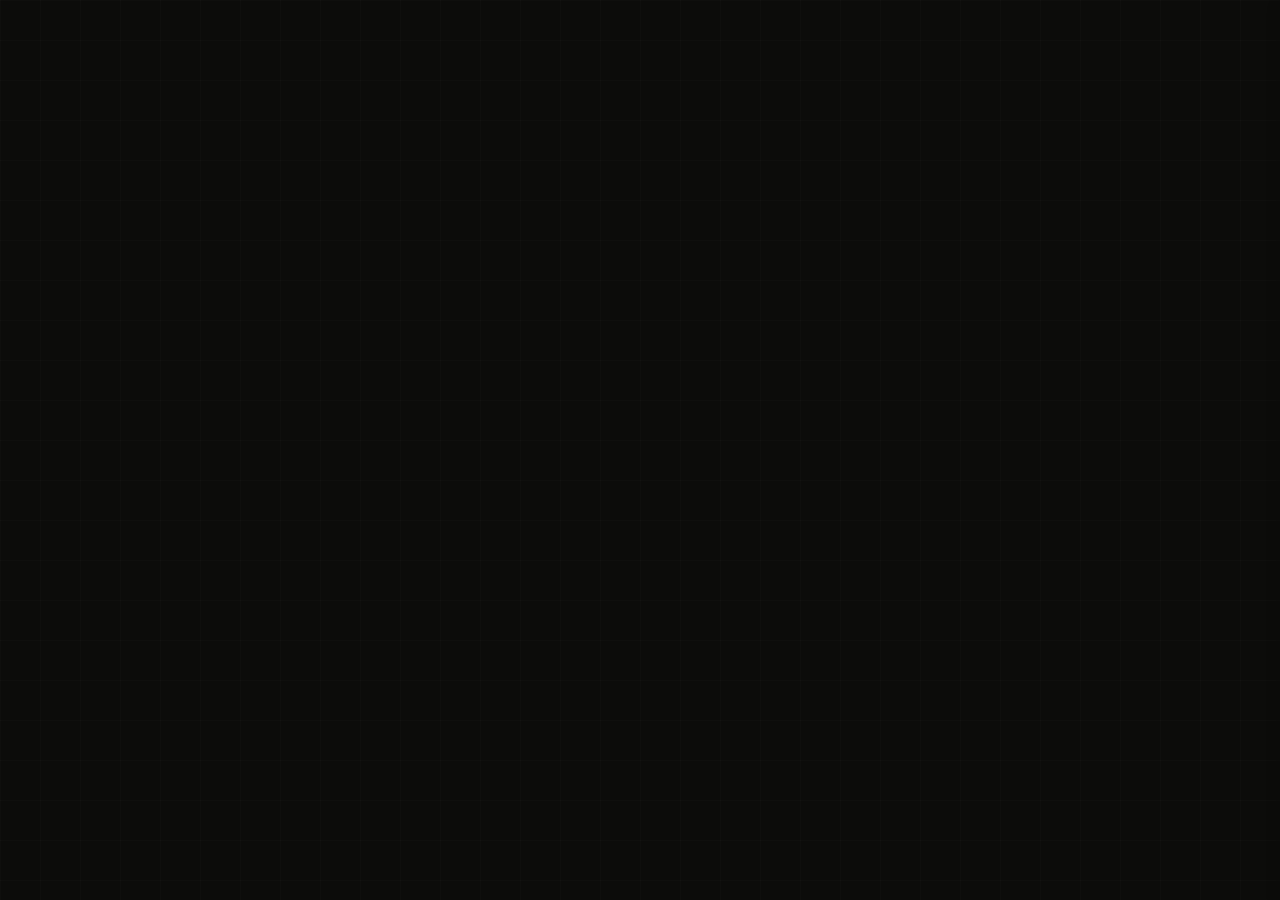
==== commit 1716aaac: "Add files via upload" ====
--- a/v2/index.html
+++ b/v2/index.html
@@ -16,7 +16,7 @@
 <nav class="nav">
   <div class="nav-logo">oA</div>
   <span class="nav-title">Sales Intelligence Hub <span class="nav-sub">/ onAudience</span></span>
-  <span class="nav-status" id="dbStatus">&#9675; Loading&#8230;</span>
+  <span class="nav-status" id="dbStatus" onclick="refreshData()" title="Click to sync" style="cursor:pointer">&#9675; Loading&#8230;</span>
   <div class="nav-right">
     <span id="nav-user-badge" style="display:flex;align-items:center"></span>
     <button class="btn sm" onclick="promptApiKey()" id="keyBtn">&#128273;</button>
--- a/v2/style.css
+++ b/v2/style.css
@@ -12,7 +12,7 @@
 .nav{height:42px;flex-shrink:0;display:flex;align-items:center;gap:10px;padding:0 14px;background:var(--surf);border-bottom:1px solid var(--rule)}
 .nav-logo{font-family:'IBM Plex Mono',monospace;font-weight:600;font-size:12px;background:var(--g);color:#fff;width:26px;height:26px;border-radius:2px;display:flex;align-items:center;justify-content:center;flex-shrink:0}
 .nav-title{font-family:'IBM Plex Mono',monospace;font-size:11px;font-weight:500;color:var(--t1);letter-spacing:.02em}.nav-sub{color:var(--t3);font-weight:400}
-.nav-status{margin-left:4px;font-family:'IBM Plex Mono',monospace;font-size:9px;padding:2px 7px;border-radius:2px;border:1px solid var(--rule);background:var(--surf2);color:var(--t3)}.nav-status.live{color:var(--cc);border-color:var(--cr);background:var(--cb)}.nav-right{margin-left:auto;display:flex;align-items:center;gap:6px}
+.nav-status{margin-left:4px;font-family:'IBM Plex Mono',monospace;font-size:9px;padding:2px 7px;border-radius:2px;border:1px solid var(--rule);background:var(--surf2);color:var(--t3);transition:background .15s,color .15s,border-color .15s}.nav-status:hover{border-color:var(--rule2);color:var(--t2)}.nav-status.live{color:var(--cc);border-color:var(--cr);background:var(--cb)}.nav-status.syncing{color:var(--poc);border-color:var(--por);background:var(--pob);animation:navSpin 1.2s linear infinite}.nav-status.synced{color:var(--cc);border-color:var(--cr);background:var(--cb)}@keyframes navSpin{0%,100%{opacity:1}50%{opacity:.5}}.nav-right{margin-left:auto;display:flex;align-items:center;gap:6px}
 .stats-bar{height:36px;flex-shrink:0;display:flex;align-items:stretch;border-bottom:1px solid var(--rule);background:var(--surf2);overflow:hidden}
 .sb-col{flex:1;display:flex;flex-direction:column;align-items:center;justify-content:center;padding:0 6px;border-right:1px solid var(--rule);cursor:pointer;transition:background .1s;min-width:0;gap:1px}.sb-col:last-child{border-right:none}.sb-col:hover{background:var(--surf3)}.sb-col.active{background:var(--gb)}
 .sb-num{font-family:'IBM Plex Mono',monospace;font-size:11px;font-weight:600;color:var(--t1)}.sb-lbl{font-family:'IBM Plex Mono',monospace;font-size:7px;font-weight:500;text-transform:uppercase;letter-spacing:.06em;color:var(--t3);line-height:1}
